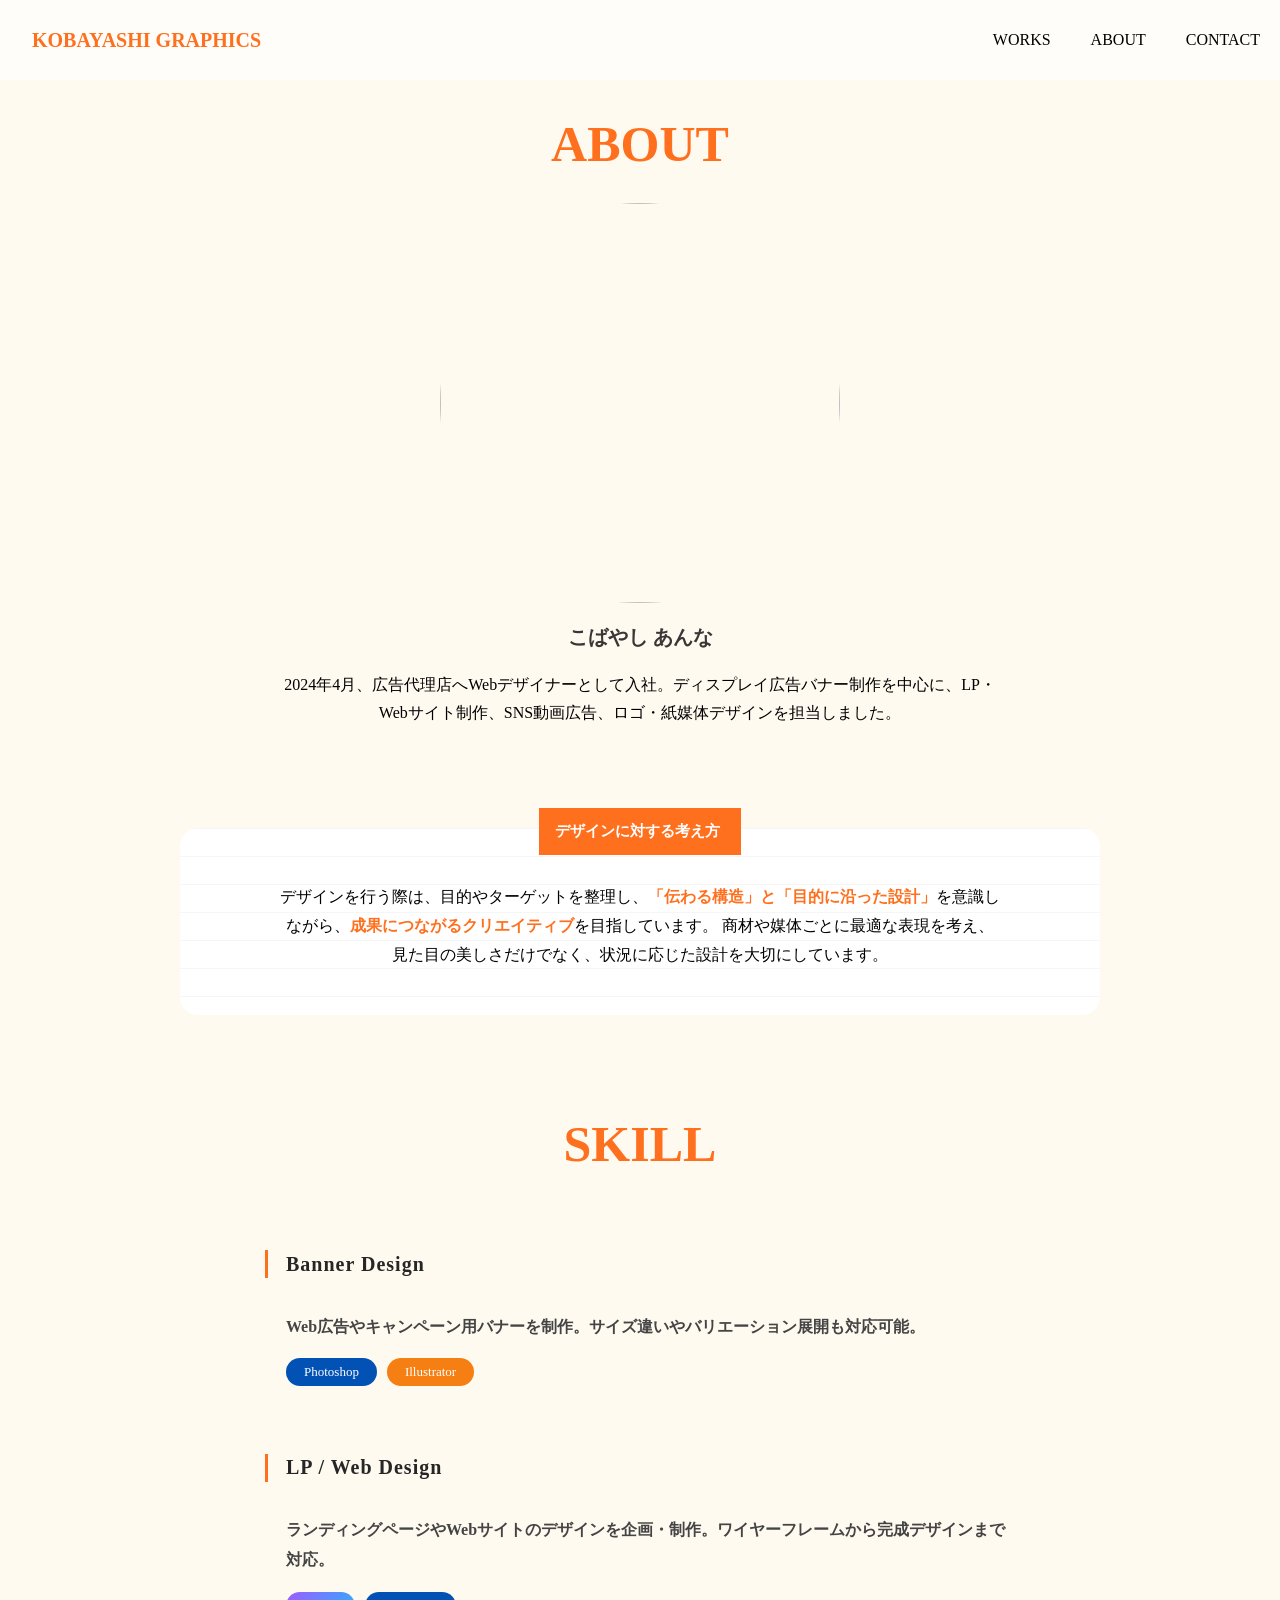
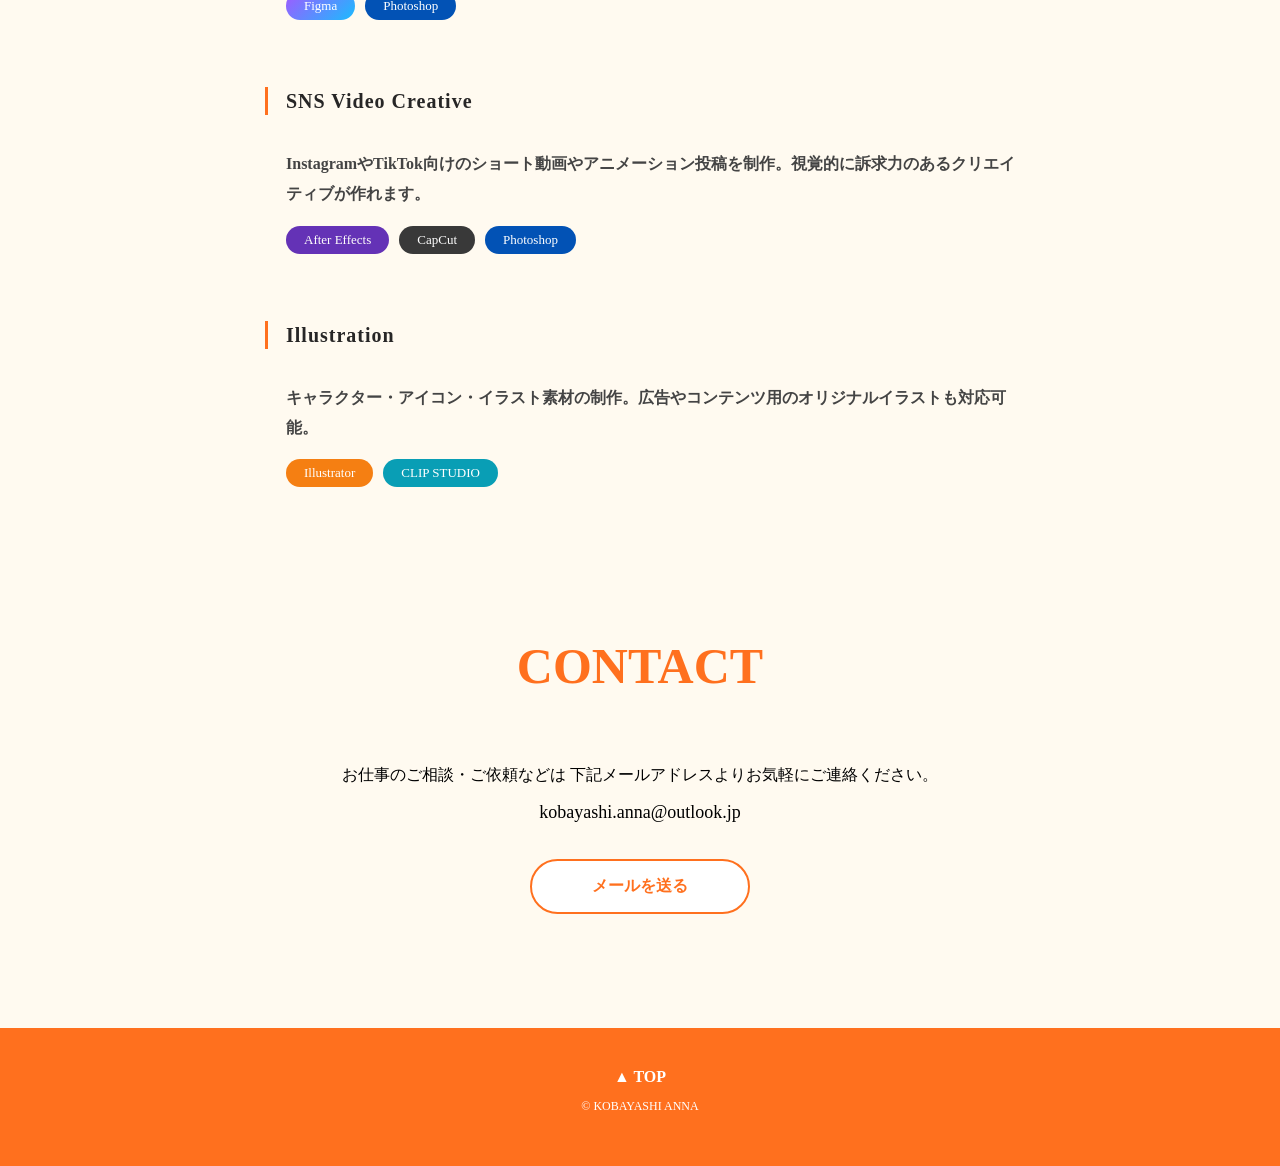
==== about.html @ 086308cb "Add files via upload" ====
<!DOCTYPE html>
<html lang="ja">
<head>
    <meta charset="UTF-8">
    <link rel="stylesheet" href="style.css">
    <meta name="viewport" content="width=device-width, initial-scale=1.0">
    <title>Anna Kobayashi | Web Designer</title>
    <link rel="icon" href="images/favicon.png">
</head>
<body>
    <!-- ヘッダー -->
    <header>
        <div class="header-inner">
            <div class="logo">
                <a href="index.html">KOBAYASHI GRAPHICS</a>
            </div>
            <!-- <nav id="nav">
                <ul>
                    <li><a href="index.html">WORKS</a></li>
                    <li><a href="about.html">ABOUT</a></li>
                    <li><a href="#contact">CONTACT</a></li>
                    <li><a href="#">PORTFOLIO PDF</a></li>
                </ul>
            </nav> -->
            <div class="hamburger" id="hamburger">
                <span></span>
                <span></span>
            </div>
            
        </div>

        <nav id="nav">
            <ul>
                <li><a href="index.html">WORKS</a></li>
                <li><a href="about.html">ABOUT</a></li>
                <li><a href="#contact">CONTACT</a></li>
                <!-- <li><a href="#">PORTFOLIO PDF</a></li> -->
            </ul>
        </nav>

        <nav id="sp-nav">
            <ul>
                <li><a href="#works">WORKS</a></li>
                <li><a href="#about">ABOUT</a></li>
                <li><a href="#contact">CONTACT</a></li>
                </ul>
        </nav>
    </header>
    <div class="about">
        <div class="about-inner fade-up">
            <h1>ABOUT</h1>

            <div class="profile">
                <img src="images/profile_photo01.png" alt="">
            </div>
            <h2 class="about-name1">こばやし あんな</h2>

                <h4>
                    2024年4月、広告代理店へWebデザイナーとして入社。ディスプレイ広告バナー制作を中心に、LP・Webサイト制作、SNS動画広告、ロゴ・紙媒体デザインを担当しました。
                </h4>

            <div class="philosophy">
                <div class="fusen-1">
                    <h2 class="about-name">デザインに対する考え方</h2>
                </div>
                    <h4>
                        デザインを行う際は、目的やターゲットを整理し、<span>「伝わる構造」と「目的に沿った設計」</span>を意識しながら、<span>成果につながるクリエイティブ</span>を目指しています。
                        商材や媒体ごとに最適な表現を考え、見た目の美しさだけでなく、状況に応じた設計を大切にしています。
                    </h4>
            </div>
                <h1>SKILL</h1>
                <!-- スキルセット -->
                <div class="skill-wrapper">

                    <div class="skill-item">
                        <div class="skill-head">
                            <span class="skill-bar"></span>
                            <h3 class="skill-title">Banner Design</h3>
                        </div>
                        <p class="skill-text">
                            Web広告やキャンペーン用バナーを制作。サイズ違いやバリエーション展開も対応可能。
                        </p>
                        <div class="tool-list">
                            <span class="tool ps">Photoshop</span>
                            <span class="tool ai">Illustrator</span>
                        </div>
                    </div>
                
                    <div class="skill-item">
                        <div class="skill-head">
                            <span class="skill-bar"></span>
                            <h3 class="skill-title">LP / Web Design</h3>
                        </div>
                        <p class="skill-text">
                            ランディングページやWebサイトのデザインを企画・制作。ワイヤーフレームから完成デザインまで対応。
                        </p>
                        <div class="tool-list">
                            <span class="tool figma">Figma</span> 
                            <span class="tool ps">Photoshop</span>
                        </div>
                    </div>
                
                    <div class="skill-item">
                        <div class="skill-head">
                            <span class="skill-bar"></span>
                            <h3 class="skill-title">SNS Video Creative</h3>
                        </div>
                        <p class="skill-text">
                            InstagramやTikTok向けのショート動画やアニメーション投稿を制作。視覚的に訴求力のあるクリエイティブが作れます。
                        </p>
                        <div class="tool-list">
                            <span class="tool ae">After Effects</span>
                            <span class="tool capcut">CapCut</span>
                            <span class="tool ps">Photoshop</span>
                        </div>
                    </div>

                    <div class="skill-item">
                        <div class="skill-head">
                            <span class="skill-bar"></span>
                            <h3 class="skill-title">Illustration</h3>
                        </div>
                        <p class="skill-text">
                            キャラクター・アイコン・イラスト素材の制作。広告やコンテンツ用のオリジナルイラストも対応可能。
                        </p>
                        <div class="tool-list">
                            <span class="tool ai">Illustrator</span>
                            <span class="tool clip">CLIP STUDIO</span>
                        </div>
                    </div>
                
                </div>
        </div>
    </div>

    <section class="contact" id="contact">
        <div class="contact-inner">
            <h1>CONTACT</h1>
        
            <p class="contact-text">
            お仕事のご相談・ご依頼などは
            下記メールアドレスよりお気軽にご連絡ください。
            </p>
        
            <p class="contact-mail">
                <a href="mailto:kobayashi.anna@outlook.jp
                ?subject=Webデザインのご相談（ポートフォリオより）&body=【ご相談内容】%0D%0A・ご相談概要：%0D%0A・ご希望納期（あれば）：%0D%0A・ご予算（あれば）：">
                kobayashi.anna@outlook.jp</a>
            </p>
        
            <a href="mailto:kobayashi.anna@outlook.jp
            ?subject=Webデザインのご相談（ポートフォリオより）&body=【ご相談内容】%0D%0A・ご相談概要：%0D%0A・ご希望納期（あれば）：%0D%0A・ご予算（あれば）："
                class="button slide contact-btn" >
            </a>
        </div>
    </section>
    
    <footer class="footer">
        <a href="#top" class="footer__pagetop">▲ TOP</a>
    
        <p class="footer__copyright">
            © KOBAYASHI ANNA
        </p>
    </footer>
</body>

<script>
    document.addEventListener('DOMContentLoaded', () => {
    const target = document.querySelector('.fade-up');
    if (target) {
        setTimeout(() => {
        target.classList.add('is-show');
        }, 200);
    }
    });

    </script>
<!-- ヘッダースクロール -->
<script>
    window.addEventListener('scroll', () => {
        const header = document.querySelector('header');
        if (window.scrollY > 80) {
            header.classList.add('is-scrolled');
        } else {
            header.classList.remove('is-scrolled');
        }
    });
</script>

<!-- // index.html#contact のとき、ページ切り替え後 -->
<script>
document.addEventListener('DOMContentLoaded', () => {
if (location.hash) {
    const target = document.querySelector(location.hash);
    if (target) {
        setTimeout(() => {
            target.scrollIntoView({
                behavior: 'smooth',
                block: 'start'
            });
        }, 100);
    }
}
});
</script>

<!-- ハンバーガーメニュー -->

<script>
    window.addEventListener('scroll', () => {
    if (window.innerWidth <= 768) return;
    
    const header = document.querySelector('header');
    if (window.scrollY > 80) {
    header.classList.add('is-scrolled');
    } else {
    header.classList.remove('is-scrolled');
    }
    });
    </script>

<script>
    const hamburger = document.querySelector('.hamburger');
    const nav = document.querySelector('nav');
    const body = document.body;

    hamburger.addEventListener('click', () => {
    hamburger.classList.toggle('active');
    nav.classList.toggle('active');
    body.classList.toggle('is-fixed');
});
    </script>

<script>
    const navLinks = document.querySelectorAll('#nav a');
    
    navLinks.forEach(link => {
    link.addEventListener('click', () => {
    nav.classList.remove('active');
    body.classList.remove('nav-open');
    });
    });
    </script>

<script>
    const hamburger = document.getElementById('hamburger');
    const nav = document.getElementById('sp-nav');

    hamburger.addEventListener('click', () => {
    hamburger.classList.toggle('active');
    nav.classList.toggle('active');
    document.body.classList.toggle('nav-open');
});
</script>



</html>
---- style.css ----
@charset "UTF-8";
/* 全体 */ 
html { scroll-behavior: smooth; 
} 
/* TOP */ 
body{ margin: 0; background-color: #fffaf0; 
} 

/* ヘッダー */ 
header {
    position: fixed; 
    top: 0; 
    width: 100%; 
    z-index: 100; 
    background: rgba(255, 255, 255, 0.6);
    backdrop-filter: blur(6px);
    display: flex;
    justify-content: center;
}
    
header.is-scrolled nav ul li a::after {
bottom: 15px; 
} 

.header-inner{
    max-width: 1000px;
    width: 100%;
    display: flex;
    justify-content: space-between; /* ← 左右に振る */
    align-items: center;
    padding: 20px 32px;
    transition: padding 0.4s ease;
} 

header.is-scrolled .header-inner {
    padding: 20px 32px;
}

header { 
    transition: height 0.4s ease,
    background-color 0.4s ease,
    backdrop-filter 0.4s ease; 
} 

.logo{ 
    font-size: 20px;
    font-weight: bold;
} 

.logo a{
    color: #ff701e; 
} 

.logo a, nav a {
    transition: font-size 0.4s ease, opacity 0.4s ease;
} 

nav ul{
    display: flex;
    list-style: none;
    padding: 0;
    margin: 0;
} 

/* #nav {
    display: none !important;
} */

a{ 
    color: black;
    text-decoration: none;
    display: block;
    /* padding: 0 20px; */
} 

nav ul li a {
    position: relative;
    display: inline-block;
    padding: 0 20px;
    line-height: 80px;
}

nav ul li a::after {
    content: '';
    position: absolute;
    left: 50%;
    bottom: 15px;
    width: 80%;
    height: 1px;
    background: #ff701e;
    transform: translateX(-50%) scaleX(0);
    transform-origin: center;
    transition: transform .3s ease;
}

nav ul li a:hover {
    color: #ff701e;
}

nav ul li a:hover::after {
    transform: translateX(-50%) scaleX(1);
}

.hamburger {
    display: none;
}

#sp-nav {
    display: none;
  }

/* WORKS */

.lead {
    text-align: center;
    font-size: 16px;
    line-height: 2;
    color: #333;
    margin: 40px 0px 5px 0px;
    font-weight: bold;
}

.top-tittle{
    padding-top: 120px;
}

.works{ max-width: 1500px;
    margin: 0 auto;
    padding-top: 30px;
    padding-bottom: 80px
}

.warning_note{
    font-size: 11px;
    text-align: center;
    margin-bottom: 40px;
}

.container{
    display: flex;
    justify-content: center;
    align-items: center;
    flex-wrap: wrap;
    gap: 25px 50px;
    list-style: none;
    padding: 0;
    margin: 0 auto;
    padding-bottom: 24px
}

.default-view, .hidden-view{
    width: 400px;
}

.default-view a, .hidden-view a{
    position: relative;
    display: block;
    width: 100%;
    /* height: 100%; */
    overflow: hidden;
    border-radius: 10px; 
    aspect-ratio: 1 / 1;
    /* background-color: #fff; */
}

.default-view img, .hidden-view img, .default-view video, .hidden-view img{
    /* position: absolute; */
    /* top: 50%;
    left: 50%; */
    /* max-width: 100%;
    max-height: 100%; */
    display: block;
    width: 100%;
    height: 100%;
    object-position: center center;
    object-fit: cover;

    transform: scale(1);
    transition: transform .4s ease;
    object-position: 45% center;
}

.default-view a:hover img, .hidden-view a:hover img, .default-view a:hover video, .hidden-view a:hover video{
    transform: scale(1.1);
}

.default-view,
.hidden-view {
    flex-shrink: 0;   /* ← hoverで縮まない */
    overflow: hidden; 
}

.default-view video,
.hidden-view video {
  width: 100%;
  height: 100%;
  object-fit: cover;   /* ← 正方形にぴったり */
}

.hidden-view {
    width: 400px;
    display: none;
}

.hidden-inner {
    opacity: 0;
    transform: translateY(20px);
    transition: opacity .4s ease, transform .4s ease;
}

input[type="checkbox"]#trigger:checked ~ .hidden-view .hidden-inner {
    opacity: 1;
    transform: translateY(0);
}

input[type="checkbox"]#trigger:checked ~ .hidden-view {
    display: block;
}

.work-title {
    margin-top: 25px;
    line-height: 1.4;
}

.title-main {
    font-size: 18px;
    font-weight: bold;
    color: #3b3535;
    margin-bottom: 7px; 
}

.work-title span {
    display: block;
}

.title-sub{
    font-size: 13px;
    color: #666;
    margin-bottom: 30px; 

} 

/* ボタン */
.button {
    border: 2px solid #ff701e;
    border-radius: 60px;
    color: #ff701e;
    font-weight: bold;
    max-width: 500px;
    padding: 15px 60px;
    text-align: center;
    display: inline-block;
    cursor: pointer;
    position: relative;
    line-height: normal;
}

.button.slide {
    background: #fff;
    color: #ff701e;
    overflow: hidden;
    z-index: 1;
}

.button.slide::after {
    content: '';
    position: absolute;
    inset: 0;
    background: #ff701e;
    transform: scaleX(0);
    transform-origin: left center;
    transition: transform .3s ease;
    z-index: -1; 
}

.button.slide:hover {
    color: #fff;
}

.button.slide:hover::after {
    transform: scaleX(1);
} 

/* .button::before{ content: "View All"; } */
.button--viewall::before{
    content: "すべての制作実績を見る";
}

.about-contact {
    margin: 120px auto 0;
    padding: 60px 20px;
    text-align: center;
    border-top: 1px solid #eee;
}

.button--contact::after {
    content: none;
}

.contact-mail a {
    font-size: 18px;
    text-decoration: none;
}

input[type="checkbox"]#trigger{
    display: none;
} 

input[type="checkbox"]#trigger:checked ~ .btn{
    display: none;
    opacity: 0;
    height: 0;
    margin: 0;
    overflow: hidden;
    transition: 0.3s;
}

.btn{
    text-align: center;
    margin: 0;
    margin-top: 60px;
}

.button--viewall {
    padding-top: 18px;
    padding-bottom: 18px;
}

.about-contact-btn::after {
    content: none;
}

/* モーダル */
.modal {
    position: fixed;
    inset: 0;
    display: none;
    z-index: 100;

}

.modal.active {
    display: block;
}

.modal-bg {
    position: absolute;
    inset: 0;
    background: rgba(0,0,0,.6);
}

.modal-content {
    position: relative;
    background: #fff;
    max-width: 900px;
    max-height: 80vh;
    margin: 80px auto;
    padding: 40px;
    border-radius: 10px;
    overflow-y: auto;
}

.modal-images img {
    width: 100%;
    margin-bottom: 20px;
}

.modal-close {
    position: absolute;
    top: 10px;
    right: 10px;
    font-size: 40px;
    background: none;
    border: none;
    cursor: pointer;
    color: #ff701e;
  
}

.modal-main-image img {
    width: 100%;
    margin-bottom: 30px;
    border-radius: 6px;
}

.modal-text {
    margin-bottom: 30px;
    margin-top: -30px;
    padding: 0 40px;
}

.modal-sub-images {
    /* display: grid;
    grid-template-columns: repeat(2, 1fr);
    gap: 20px; */
    display: flex;
    flex-direction: column;  /* ← 縦並び */
    gap: 30px;    
}

.modal-sub-images img {
    width: 100%;
    border-radius: 6px;
}

body.modal-open {
    overflow: hidden;
}


/* 共通：モーダル上部の幅制御（画像と動画で共通） */
.modal-main-image,
.video-frame {
  max-width: 830px;
  margin-left: auto;
  margin-right: auto;
}

/* 動画用の「画像と同じ立ち位置の箱」 */
.video-frame {
    width: 100%;
    aspect-ratio: 3 / 2;   /* ← これが無かった */
    background: #e9e9e9;
    border-radius: 6px;
    margin-bottom: 30px;
    overflow: hidden;
  
    display: flex;         /* ← 中央寄せ用 */
    align-items: center;   /* 縦中央 */
    justify-content: center; /* 横中央 */
  }

/* 中の動画（画像と同じ挙動） */
.video-frame video {
  width: 100%;
  height: auto;
  display: block;       /* ← 地味だけど超重要 */
}

#modal-title {
    color: #272626;
    font-size: 24px;    
    font-weight: 600;
    line-height: 1.4;
    margin-top: 20px;
    margin-bottom: 10px;
  }


#modal-desc {
    margin-top: -10px;
    /* padding: 24px 28px; */
    /* background: #fff; */
    border-radius: 14px;
    font-size: 16px;
    line-height: 3;
    color: #444;
    padding-top: 8px;
  }

  #modal-desc span {
    display: block;
    padding-bottom: 12px;
    margin-bottom: 12px;
    border-bottom: 1px solid rgba(0,0,0,0.08);
  }

.modal-main-image,
.modal-sub-images,
.modal-text {
    max-width: 830px;      /* ← 今の文字の見やすい幅に合わせる */
    margin-left: auto;
    margin-right: auto;
  }
  

  .modal-sub-images {
    margin-top: 63px;  
  }

  .modal-main-image {
    width: 100%;
    aspect-ratio: 3 / 2; /* ← 一覧と揃える */
    overflow: hidden;
    background: #f5f5f5; /* 読み込み時のチラつき防止 */
    margin-bottom: 50px;
  }
  
  .modal-main-image img,
  .modal-main-image video {
    width: 100%;
    height: 100%;
    object-fit: contain; /* or cover（好み） */
  }

  
  /* 区切り線（| → <br> の後） */
  #modal-desc br {
    display: block;
    margin: 14px 0;
    border-bottom: 1px solid #eee;
  }
  
  /* ラベル（制作物・目的・担当・工夫） */
  .desc-label {
    font-weight: 600;
    color: #ff701e;
    margin-right: 6px;
    white-space: nowrap;
  }

#modal-category {
    margin-top: -5px;   
    font-size: 13px;
    color: #666;
}

.desc-block {
    margin-bottom: 28px;
  }

  .desc-title {
    font-size: 20px;
    font-weight: 600;
    color: #ff701e;
    margin-bottom: -8px;
  }

  .desc-line {
    width: 100%;
    height: 1px;
    background: rgba(0,0,0,0.15);
    margin-bottom: 10px;
  }

  .desc-text {
    font-size: 16px;
    line-height: 1.8;
    color: #272626;
    font-weight: bold;
  }

/* 自己紹介 */
.intro {
    max-width: 800px;
    margin: 40px auto 120px;
    padding: 0 20px;
    text-align: center;
}

.intro-text {
    font-size: 16px;
    line-height: 2;
    color: #333;
}

.intro-btn {
    margin-top: 30px;
    font-size: 14px;
    padding: 10px 40px;
}

/* ABOUT */
h1{ text-align: center;
    margin-bottom: 30px;
    font-size: 50px;
    color: #ff701e;
}

.about-name{
    text-align: center;
    font-size: 15px;
    color: #fff;
}

.about-name1{
    text-align: center;
    font-size: 20px;
    color: #3b3535;
}

h4{
    margin-top: 30px;
    margin-bottom: 200px;
    font-weight: lighter;
    text-align: center;
}

.about{
    margin-top: 115px;
}

.profile{
    text-align: center;
}

.fade-up {
    opacity: 0;
    transform: translateY(30px);
    transition: opacity 1s ease, transform 1s ease;
}

.fade-up.is-show {
    opacity: 1;
    transform: translateY(0);
}

.profile {
    transition-delay: 0.2s;
}

h4 { transition-delay: 0.35s;
}

.profile img {
    width: 400px;
    height: 400px;
    border-radius: 50%;
    object-fit: cover;
}

.about-inner h4{
    max-width: 720px;
    margin: 0 auto;
    margin-top: 20px;
    line-height: 1.8;
    margin-bottom: 30px;
}

.about-inner h4 span{
    font-weight: bold;
    color: #ff701e;
}

.fusen-1 {
    position: absolute;
    top: -20px;
    display: inline-block;
    position: relative;
    padding: .1em 1.3em .1em 1em;
    background-color: #ff701e;
    display: block;
    width: fit-content;
    margin: 0 auto;
    margin-bottom: -12px;
}

.fusen-2 {
    display: inline-block;
    position: relative;
    padding: .1em 4.6em .1em 4.6em;
    background-color: #ff701e;
    display: block;
    width: fit-content;
    margin: 0 auto;
}

/* .fusen-1 ::before{
    position: absolute;
    bottom: -1px;
    right: 9px;
    z-index: -1;
    transform: rotate(5deg);
    width: 70%;
    height: 50%;
    background-color: #efe9c6;
    content: "";
    filter: blur(4px);
}

.fusen-2 ::before{
    position: absolute;
    bottom: -1px;
    right: 9px;
    z-index: -1;
    transform: rotate(5deg);
    width: 70%;
    height: 50%;
    background-color: #efe9c6;
    content: "";
    filter: blur(4px);
} */

.philosophy{
    margin-top: 100px;
    margin-bottom: 100px;
    max-width: 820px;
    margin: 100px auto;
    padding: 0px 50px 15px;
    background: #ffffff;
    border-radius: 18px;
    position: relative;

    background: #ffffff;
    background-image: 
    linear-gradient(#f6f6f6 1px, transparent 1px);
    background-size: 100% 28px;
    display: flex;                /* ← 追加 */
    flex-direction: column;       /* ← 縦並び */
    justify-content: center;      /* ← 上下中央 */
}

.philosophy h4{
    line-height: 1.8;
}




/* ===== Skill Section ===== */

.skill-wrapper {
    max-width: 750px;
    margin: 60px auto 120px;
    padding: 0 20px;
}

.skill-item {
    margin-bottom: 50px;
}

.skill-head {
    display: flex;
    align-items: center;
    gap: 18px;
    margin-bottom: 10px;
}

.skill-bar {
    width: 3px;
    height: 28px;
    background-color: #ff701e;
}

.skill-title {
    font-size: 20px;
    font-weight: 600;
    color: #272626;
    letter-spacing: 0.05em;
}

.skill-text {
    margin-left: 21px; /* バー位置に合わせる */
    font-size: 16px;
    line-height: 1.9;
    color: #444;
    font-weight: bold;
}

.tool-list {
    margin-left: 21px;  /* skill-textと揃える */
    margin-top: 12px;
    display: flex;
    flex-wrap: wrap;
    gap: 10px;
}

.tool {
    display: inline-block;
    padding: 6px 18px;
    font-size: 13px;
    border-radius: 999px;   /* ← 最大角丸（ピル型） */
    background: #eee;
    color: #333;
    font-weight: 500;
}

.ps {
    background: #0252b5;
    color: #fff;
    /* opacity: 0.9; */
}

.ai {
    background: #f57f12;
    color: #fff;
    /* opacity: 0.8; */
}

.figma {
    background: linear-gradient(135deg, #A259FF, #1ABCFE);
    color: #ffffff;
}

.ae {
    background: #3e01a8;
    color: #ffffff;
    opacity: 0.8;
}

.capcut {
    background: #393939;
    color: #ffffff;
}

.clip {
    background: #099eb5;
    color: #fff;
}


/* ABOUT下 簡易CONTACT */
.about-contact {
    margin: 120px auto 0;
    padding: 60px 20px;
    text-align: center;
    border-top: 1px solid #eee;
}

.about-contact-text {
    font-size: 15px;
    line-height: 2;
    margin-bottom: 30px;
    color: #333;
}

.about-contact-btn {
    margin: 0 auto;
    padding: 100px;
}



/* WORKS下 紹介 */
.intro {
    max-width: 900px; /* カードの最大幅 */
    margin: 80px auto 120px;
    padding: 0 20px;
    margin-top: -10px;
}

/* カード本体（白い背景の部分） */
.intro-inner.intro-bg {
    background: #fff;
    display: flex;
    align-items: center; /* 上下中央揃え */
    gap: 40px;           /* 写真とテキストの間隔 */
    padding: 40px;       /* カード内の余白 */
    border-radius: 10px; /* 角を丸くしてカードらしく */
    box-shadow: 0 10px 30px rgba(0,0,0,0.05); /* 軽い影をつけて浮き上がらせる */
    text-align: left;    /* テキストは左寄せに */
}

.intro-inner{
    margin-top: 50px;
}

/* 写真部分 */
.intro-image {
    flex-shrink: 0;      /* 写真が潰れないように固定 */
    width: 350px;        /* 写真の横幅 */
    height: 350px;       /* 写真の縦幅 */
}

.intro-image img {
    width: 100%;
    height: 100%;
    object-fit: cover;   /* 枠に合わせて綺麗に切り抜き */
    border-radius: 10px; /* 写真の角も少し丸める */
}

/* テキストコンテンツ部分 */
.intro-content {
    flex: 1;             /* 残りの幅をすべて使う */
}

.intro-role {
    font-size: 16px;
    color: #ff701e;
    font-weight: bold;
    margin-bottom: -15px;
}

.intro-name {
    font-size: 28px;
    margin-bottom: 35px;
    color: #333;
}

.intro-text {
    font-size: 15px;
    line-height: 1.8;
    color: #454343;
    margin-bottom: 24px;
}

/* ボタン（既存の .button クラスのスタイルを活かす場合） */
.intro-btn {
    display: inline-block;
    background: #ff701e;
    color: #fff;
    padding: 12px 32px;
    border-radius: 5px;
    font-size: 14px;
    font-weight: bold;
    transition: opacity 0.3s;
}

.intro-btn:hover {
    opacity: 0.8;
}
.intro-btn::after {
    content: "→"; display:
    inline-block; margin-left: 7px;
    transition: transform .25s ease;
}

.intro-btn:hover::after {
    transform: translateX(4px);
}



/* コンタクト */
.contact-inner h2{
    color: #ff701e;
}

.contact-text{
    text-align: center;
    margin-top: 70px;
}

.contact-mail{
    text-align: center;
}

.contact-inner{
    text-align: center;
    margin-bottom: 110px;
}

.contact-btn{
    margin: 0 auto;
    margin-top: 20px;
}

.contact-btn::before{
    content: "メールを送る";
}

.contact-mail a{
    color: #000;
    transition: color .2s ease;
}

.contact-mail a:hover{
    color: #ff701e;
}

.contact-mail a{
    position: relative;
}

.contact-mail a::after{
    content: '';
    position: absolute;
    left: 50%;
    bottom: -2px;
    width: 15%;
    height: 1px;
    background: #ff701e;
    transform: translateX(-50%) scaleX(0);
    transition: transform .2s ease;
}

.contact-mail a:hover::after{
    transform: translateX(-50%) scaleX(1);
}

#contact {
    scroll-margin-top: 120px;
}

.contact{
    margin-top: 150px;
}


/* フッター */
.footer {
    margin-top: 10px;
    padding: 40px 20px;
    text-align: center;
    background-color: #ff701e;
    color: #fff;
}

.footer__pagetop {
    display: inline-block;
    margin-bottom: 1px;
    text-decoration: none;
    font-weight: bold;
    color: #fff;
}

.footer__copyright {
    font-size: 12px;
    color: #fff;
}

.warning_footer{
    font-size: 12px;
    margin-top: 30px;
}

/* スマホ　レスポンシブ */
@media (max-width: 768px) {
/* ===== header 本体 ===== */
body.is-fixed {
    overflow: hidden;
  }

header {
    position: fixed;
    top: 0;
    width: 100%;
    height: 72px;
    background: rgba(255,255,255,0.9);
    backdrop-filter: blur(6px);
  }

  /* is-scrolled が付いても見た目は一切変えない */
  header.is-scrolled {
    height: 72px;
    background: rgba(255,255,255,0.9);
  }

  /* ===== header 中身 ===== */
  .header-inner {
    height: 100%;
    padding: 0 16px;
    display: flex;
    align-items: center;
    justify-content: space-between;

    position: relative;
    z-index: 100;
    background-color: #fff;
  }

  header.is-scrolled .header-inner {
    padding: 0 16px !important;
  }

  /* ===== 全アニメーション完全無効 ===== */
  header,
  .header-inner,
  .logo,
  nav,
  nav a {
    /* transition: none !important; */
  }

  /* ===== ロゴ ===== */
  .logo {
    font-size: 16px;
  }

  .logo a {
    display: flex;
    align-items: center;
    line-height: 1;
  }

  /* ===== ナビ（ハンバーガー内） ===== */
  nav {
    position: absolute;
    /* position: fixed; */
    top: -100vh;
    right: 0;
    width: 100%;
    height: 100vh;
    /* background: #ff701e; */
    background: rgba(251, 99, 6, 0.9);
    backdrop-filter: blur(6px);
    transition: top .4s ease; /* ← メニュー開閉だけは残す */

    z-index: 10;
  }

  nav.active {
    top: 0;
  }

  nav ul {
    flex-direction: column;
    align-items: center;
    margin-top: 120px;
  }

  nav ul li a {
    line-height: 1;
    font-size: 28px;   
    font-weight: bold;
    padding: 26px 0;  
    color: #fff;
    text-align: left;
  }

  nav ul li a::after {
    display: none;
  }

  nav ul li a::before {
    content: '';
    position: absolute;
    left: 50%;
    bottom: 12px;
    width: 340px;   /* ← ここが線の長さ */
    height: 1.5px;
    background: rgba(255,255,255,0.5);
    transform: translateX(-50%);
  }



header {
    position: fixed;
    top: 0;
    width: 100%;
    background: #fff;
    z-index: 100;
  }

  /* navをヘッダー下から出す */
  /* nav {
    position: absolute;
    top: 100%;
    left: 0;
    width: 100%;
    background: rgba(0,0,0,0.6);
    backdrop-filter: blur(6px);
    max-height: 0;
    overflow: hidden;
    transition: max-height 0.4s ease;
    z-index: 99;
    opacity: 0;
    filter: blur(8px);
    pointer-events: none;
    transition:
      opacity 0.35s ease,
      filter 0.35s ease;
  }

  nav.active {
    max-height: 100vh;
    transform: translateY(0);
    opacity: 1;
    filter: blur(0);
    pointer-events: auto;
} */

  /* ハンバーガー */
.hamburger {
    width: 28px;
    height: 30px;          /* ← テキスト分ちょっと高く */
    position: relative;
    cursor: pointer;
    display: block;
    margin-right: 13px; 
}

.hamburger span {
    position: absolute;
    left: 0;
    width: 100%;
    height: 2px;
    background: #ff701e;
    border-radius: 2px;
    transform: rotate(0);
    transition: transform 0.35s ease ;
}

/* 通常時（メニュー） */
.hamburger span:nth-child(1) {
    top: 4px;
  }
  
  .hamburger span:nth-child(2) {
    top: 12px;
  }

/* .hamburger.active span:nth-child(3) {
    bottom: 0;
} */

.hamburger::after {
    content: "MENU";
    position: absolute;
    left: 50%;
    transform: translateX(-50%);
    font-size: 10px;
    letter-spacing: 0.2em;
    color: #ff701e;
    font-weight: 600;
    transition: color 0.25s ease;
    bottom: -6px;
}

/* × に変形 */
.hamburger.active span:nth-child(1) {
    top: 8px;
    transform: rotate(45deg);
}

.hamburger.active span:nth-child(2) {
    top: 8px;
    transform: rotate(-45deg);
}

.hamburger.active::after {
    content: "CLOSE";
}

/* WORKS */

.default-view,
.hidden-view {
    width: 100%;
    max-width: 360px;   /* ← PC時のサイズを活かす */
    margin: 0 auto;   
}

.default-view a,
.hidden-view a {
display: block; 
width: 100%;
padding: 0;
/* aspect-ratio: 3 / 2;;
height: auto; */
}

.top-tittle{
    padding-top: 80px;
}

.works{
    padding-top: 5fpx;
    margin-top: -35px;
    max-width: 90%;

}

.works .container {
    padding: 0 30px;
    justify-content: center;
}

.lead,
  .warning_note {
    max-width: 78%;
    margin-left: auto;
    margin-right: auto;
  }

  .warning_note{
    max-width: 74%;
  }

.lead{
    line-height: 1.5;
    font-weight: bold;
}


  /* ボタンの共通設定 */
  .intro-btn, 
  .about-contact .button,
  .works-more .button { /* 他にボタンがあればクラス名を追加 */
      display: flex;          /* 文字を上下左右中央にするため */
      align-items: center;
      justify-content: center;
      
      width: 100%;            /* 横幅をいっぱい（横長）にする */
      max-width: 300px;       /* ただし、広がりすぎないよう上限を決める */
      height: 50px;           /* 理想の高さ */
      
      margin: 0 auto;         /* 中央寄せ */
      padding: 0;             /* 高さを固定(50px)にするためpaddingはリセット */
      
      font-size: 16px;        /* 文字も少し大きくすると視認性が上がります */
      border-radius: 25px;    /* 高さが50pxなので、半分の25pxで綺麗な丸角に */
      box-sizing: border-box; /* 枠線を含めたサイズ計算 */
  }

  /* ボタン同士が上下に並ぶ場合の余白調整 */
  .about-contact {
      margin-top: 32px;
      display: flex;
      flex-direction: column;
      gap: 16px; /* ボタンが複数ある場合の隙間 */
  }

  .btn {
    margin-top: -1px !important; /* 60pxから30pxへ */
    margin-bottom: -40px !important;
}

/* モーダル調整 */
.modal-content {
    margin: 16px;
    padding: 24px;
  }

.modal-main-image {
    margin-top: 24px;
    margin-bottom: 50px;
  }

.modal-main-image img {
    margin-bottom: 0px; 
}

.modal-sub-images {
    margin-top: 40px; 
  }

.modal-text{
    max-width: none;
    padding-left: 18px;
    padding-right: 28px;
}

#modal-title {
    font-size: 20px;
    line-height: 1.5;
    margin-bottom: 4px;
  }

#modal-category {
    font-size: 14px;
    margin-top: 4px; 
} 

.modal-close {
    position: fixed;
    top: 15px;
    right: 15px;
    width: 40px;      /* 横幅 */
    height: 40px;     /* 高さを同じに */
    font-size: 24px;
    background: #fff;
    border-radius: 50%;  /* 完全な丸 */
    display: flex;
    align-items: center;  /* ×を縦中央 */
    justify-content: center; /* ×を横中央 */
    cursor: pointer;
    z-index: 101;
    box-shadow: 0 2px 6px rgba(0,0,0,0.3);
    padding: 0;  /* padding不要 */
}


  
  /* ラベル（制作物〜工夫） */
  .desc-label {
    font-weight: bold;
    color: #ff701e;
    margin-right: 4px;
  }

  .desc-block {
    margin-bottom: -5px;
  }

  .desc-title {
    font-size: 19px;
    margin-bottom: -6px;
  }

  .desc-text {
    font-size: 15px;
    line-height: 1.9;
  }

/* 自己紹介の部分 */

.intro-inner.intro-bg {
    flex-direction: column; /* 縦並びに変更 */
    text-align: center;     /* スマホでは中央寄せ */
    padding: 20px 20px;
}

.intro-image {
    width: 100%;
    height: 100%;
    margin-bottom: 20px;
    width: 80vw;
}

.intro-role{
    margin-top: -30px;
}

.intro-btn{
    margin-top: 15px;
}

.intro{
    margin-top: 30px;
}

.intro-text{
    width: 90%;
    margin: 0 auto;
    margin-bottom: 30px;
    margin-top: -10px;
}

/* コンタクト */
.contact-text{
    margin: 50px 55px 0;
}

/* ABOUT */
.profile img {
    width: 80vw;          /* 画面幅の70% */
    max-width: 310px;     /* これ以上大きくしない */
    height: auto;         /* 高さは自動 */
    aspect-ratio: 1 / 1;  /* 正円キープ */
    margin: 0 auto;
    display: block;
}
.about {
margin-top: 96px;   /* ヘッダー分＋少し余白 */
}

.about-inner {
padding: 0 16px;
}



.about-name {
font-size: 18px;
margin-top: 24px;
margin-bottom: 10px;
}

h4 {
font-size: 14px;
line-height: 1.8;
margin-bottom: 60px;
}

.about h4 {
    max-width: 320px;   /* ← ここが幅の正体 */
    margin: 24px auto 60px;
    padding: 0;
    text-align: center;
  }

.about-contact {
    margin-top: 48px;     /* ← ここが一番効く */
    padding-top: 32px;   /* ← ボーダーと中身の距離 */
    padding-bottom: 40px;
}

.about-contact .button {
    padding: 16px 44px;  /* ← 前より上下−2pxくらい */
  }

  .fusen-1 {
    position: absolute;
    top: -20px;
    display: inline-block;
    padding: 0.15em 1em;
    background-color: #ff701e;
    display: block;
    width: fit-content;
    margin-bottom: -12px;
    left: 50%;                 /* ← 追加 */
    transform: translateX(-50%); /* ← 追加 */
    white-space: nowrap;
    line-height: 3;
    display: flex;              /* ← 追加 */
    align-items: center;        /* ← 縦中央 */
    justify-content: center;    /* ← 横中央 */
}

.fusen-1 h2 {
    margin: 0;
}

.philosophy {
    position: relative;
    padding: 40px 15px  0px 15px;
    margin-bottom: 100px;
    margin-top: 50px;
}

.philosophy h4{
    margin-bottom: 40px;
    width: 85%;
}

h4{
    font-size: 15px;
}

.skill-wrapper{
    margin-top: 25px;
}

.contact{
    margin-top: 50px;
}

}
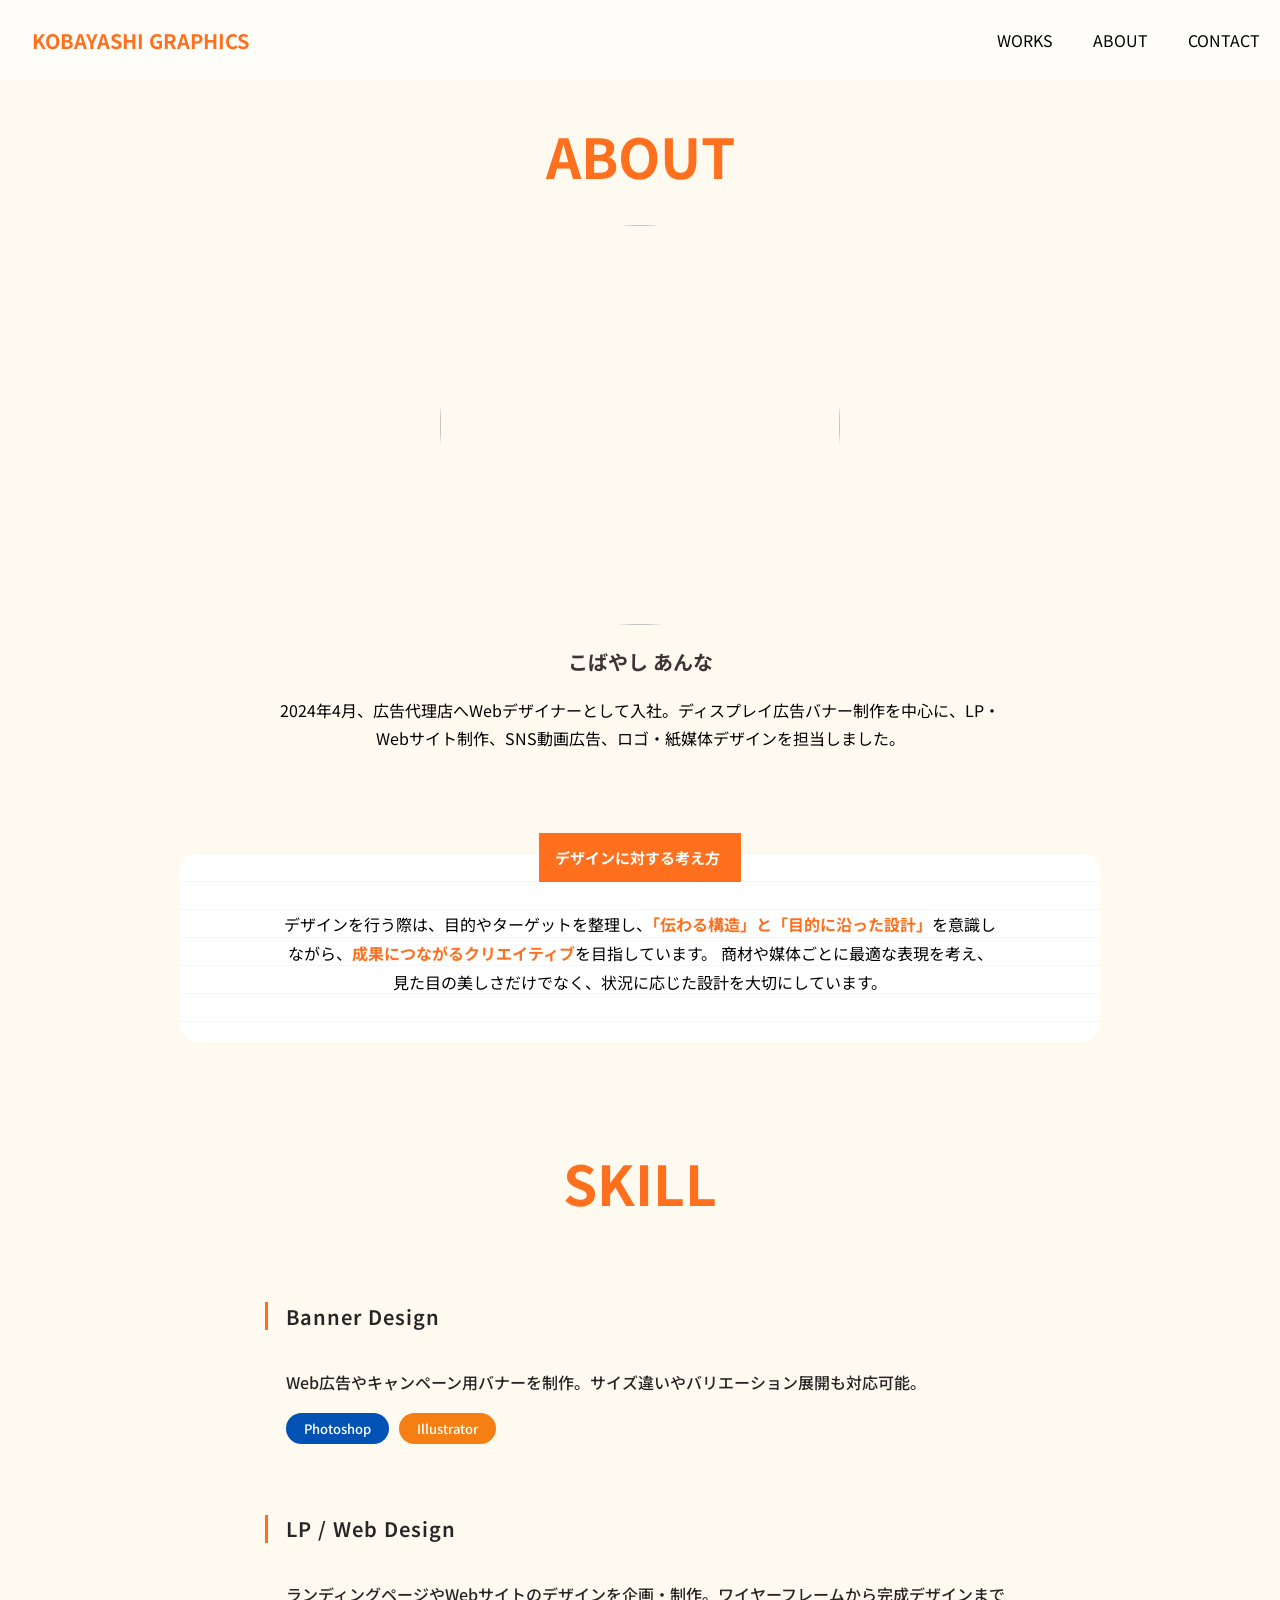
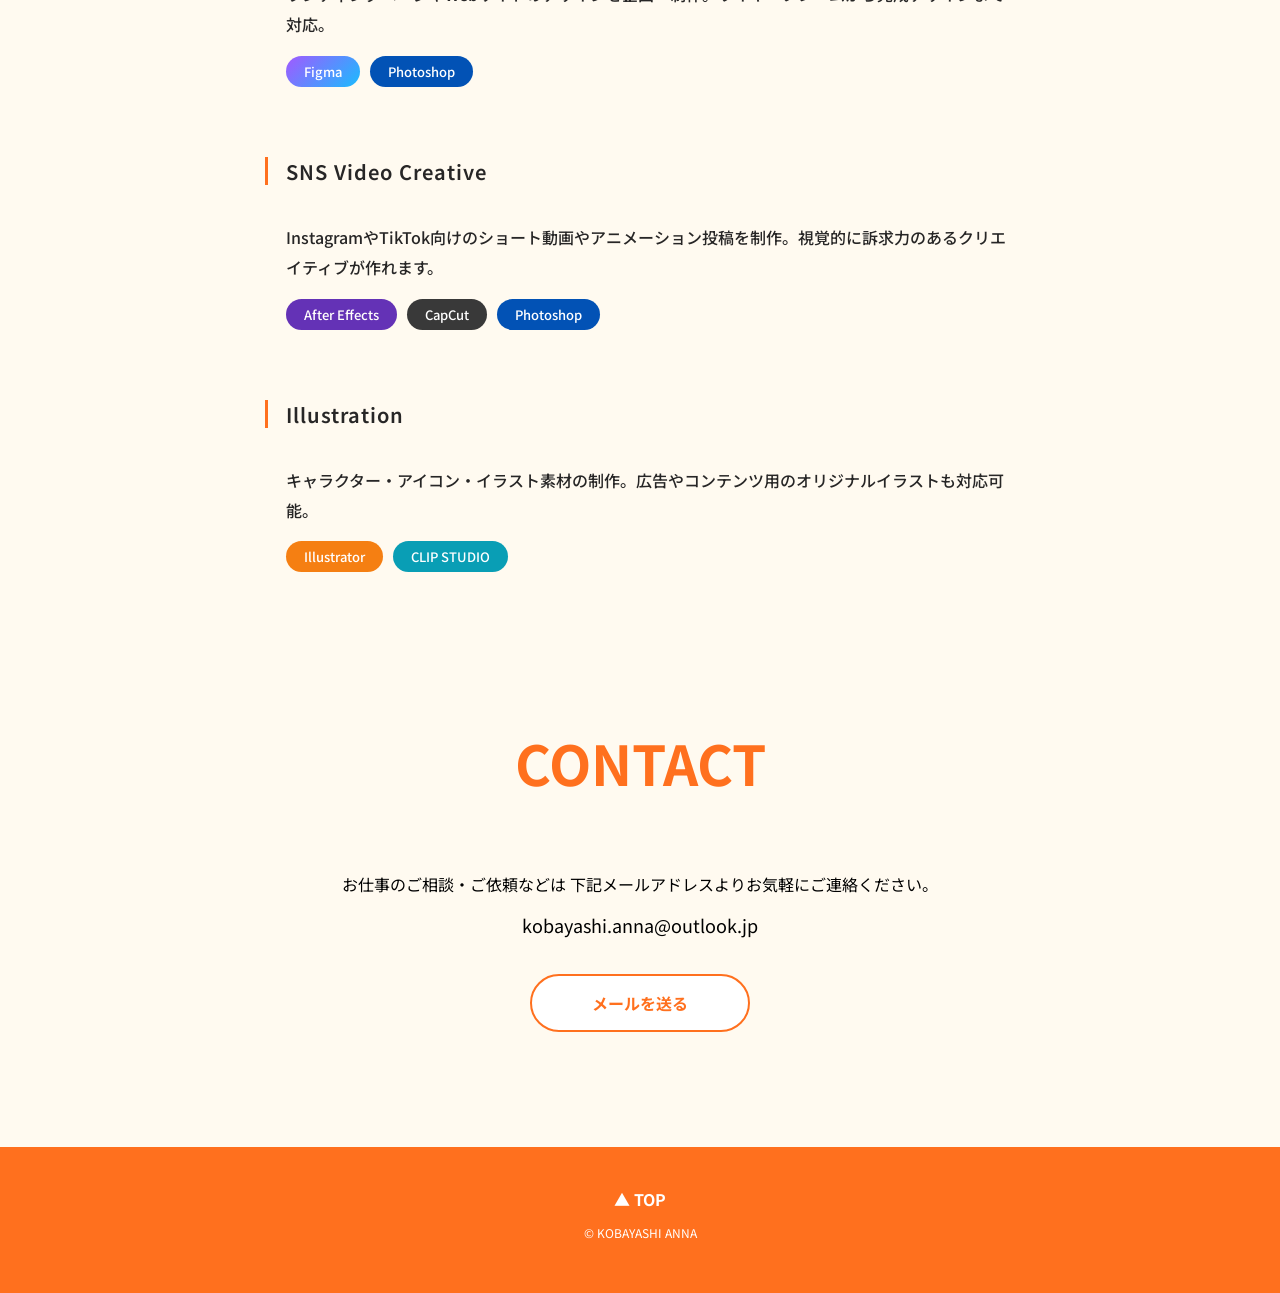
==== commit 131730cc: "Add files via upload" ====
--- a/about.html
+++ b/about.html
@@ -6,6 +6,9 @@
     <meta name="viewport" content="width=device-width, initial-scale=1.0">
     <title>Anna Kobayashi | Web Designer</title>
     <link rel="icon" href="images/favicon.png">
+    <link rel="preconnect" href="https://fonts.googleapis.com">
+    <link rel="preconnect" href="https://fonts.gstatic.com" crossorigin>
+    <link href="https://fonts.googleapis.com/css2?family=Noto+Sans+JP:wght@100..900&display=swap" rel="stylesheet">
 </head>
 <body>
     <!-- ヘッダー -->
--- a/style.css
+++ b/style.css
@@ -3,7 +3,10 @@
 html { scroll-behavior: smooth; 
 } 
 /* TOP */ 
-body{ margin: 0; background-color: #fffaf0; 
+body{ 
+    margin: 0; background-color: #fffaf0; 
+    font-family: "Noto Sans JP", sans-serif;
+    font-weight: 400;
 } 
 
 /* ヘッダー */ 
@@ -117,7 +120,7 @@
     line-height: 2;
     color: #333;
     margin: 40px 0px 5px 0px;
-    font-weight: bold;
+    font-weight: 600;
 }
 
 .top-tittle{
@@ -563,7 +566,7 @@
 /* ABOUT */
 h1{ text-align: center;
     margin-bottom: 30px;
-    font-size: 50px;
+    font-size: 55px;
     color: #ff701e;
 }
 
@@ -582,7 +585,7 @@
 h4{
     margin-top: 30px;
     margin-bottom: 200px;
-    font-weight: lighter;
+    font-weight: 400;
     text-align: center;
 }
 
@@ -743,8 +746,8 @@
     margin-left: 21px; /* バー位置に合わせる */
     font-size: 16px;
     line-height: 1.9;
-    color: #444;
-    font-weight: bold;
+    color: #272626;
+    font-weight: 500;
 }
 
 .tool-list {
@@ -1295,6 +1298,22 @@
   .btn {
     margin-top: -1px !important; /* 60pxから30pxへ */
     margin-bottom: -40px !important;
+
+        text-align: center !important;
+        width: 100%;
+        display: flex;
+        justify-content: center; /* 中の要素を中央に寄せる */
+}
+
+.button--viewall {
+    padding: 17px 23px !important; /* 左右の余白を60pxから20pxに減らす */
+    font-size: 16px;               /* 文字を少しだけ小さくする */
+    max-width: 100%;                /* ボタンが画面からはみ出さないようにする */
+    width: 100%;                   /* 幅を広げやすくする */
+    display: block;      /* margin: auto を効かせるために必要 */
+    margin-left: auto !important;
+    margin-right: auto !important;
+    text-align: center;
 }
 
 /* モーダル調整 */
@@ -1459,6 +1478,7 @@
 
 .about-contact .button {
     padding: 16px 44px;  /* ← 前より上下−2pxくらい */
+    font-size: 14px;
   }
 
   .fusen-1 {
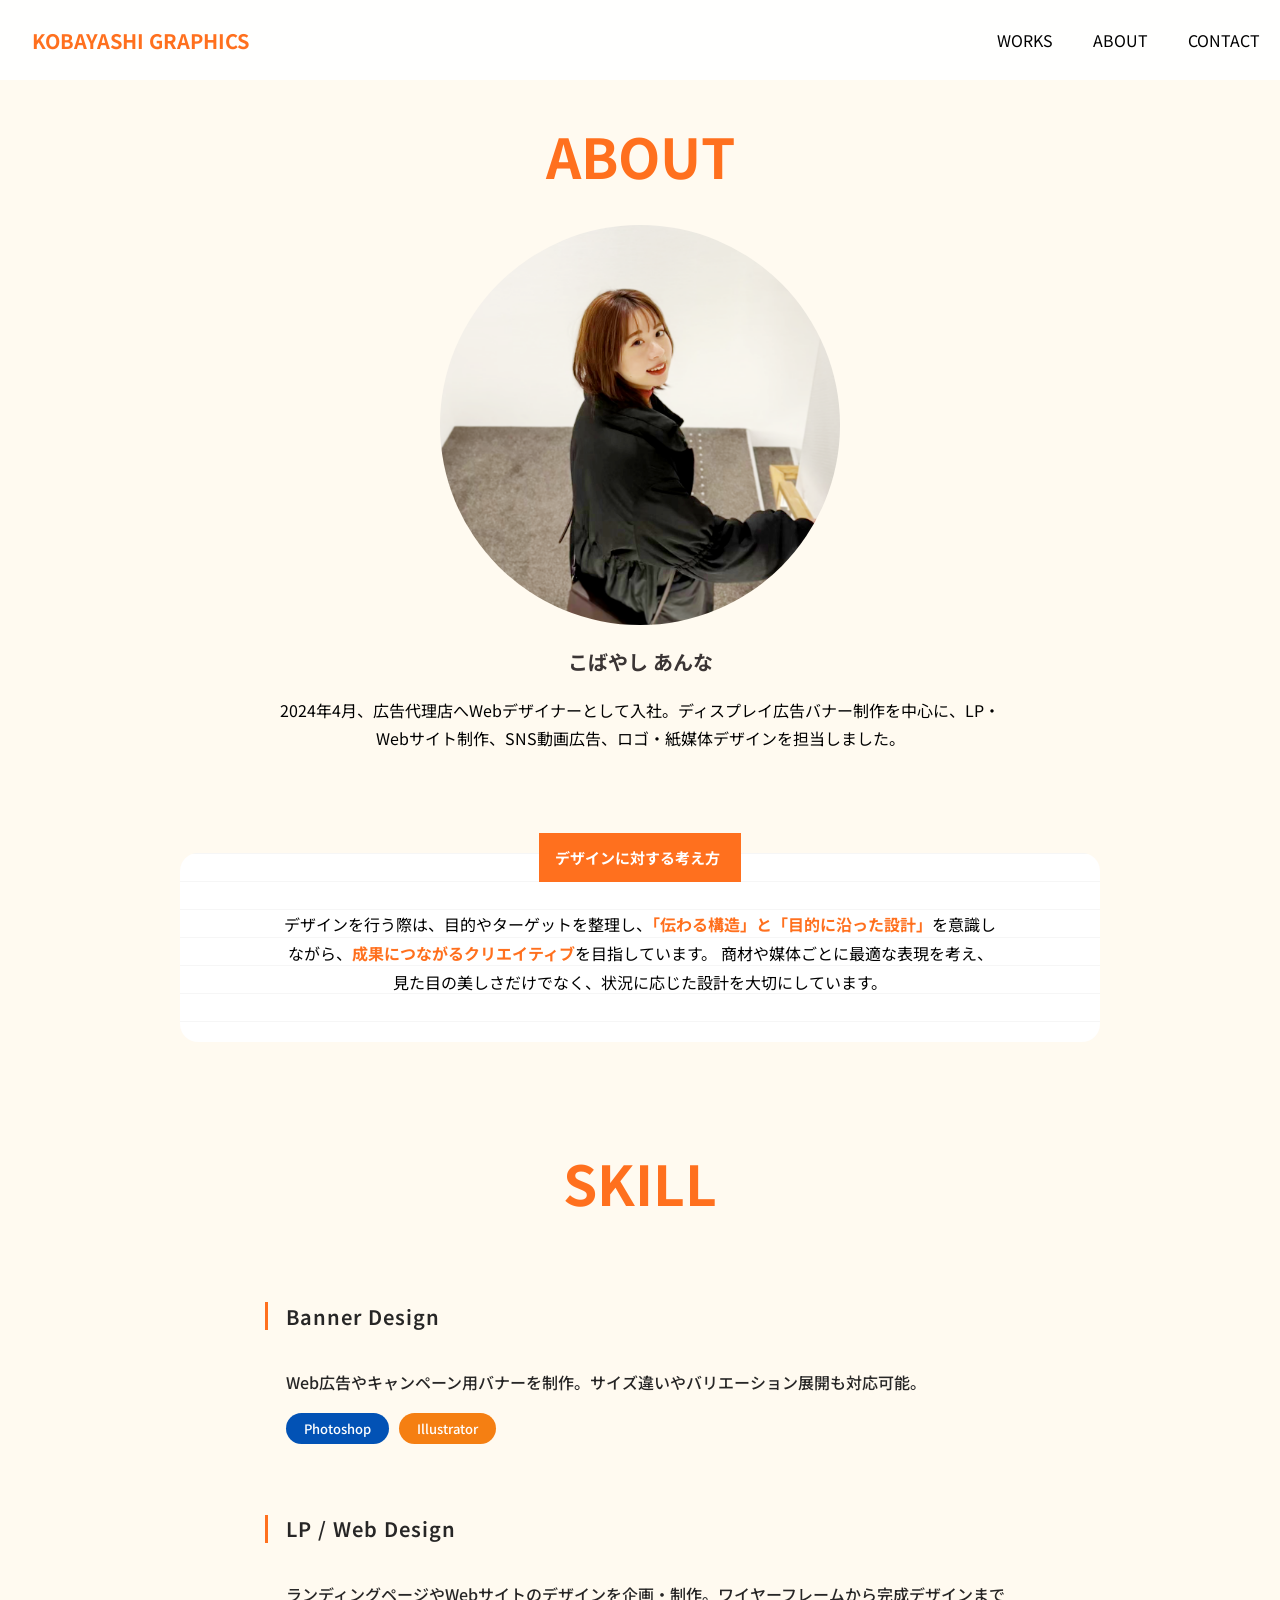
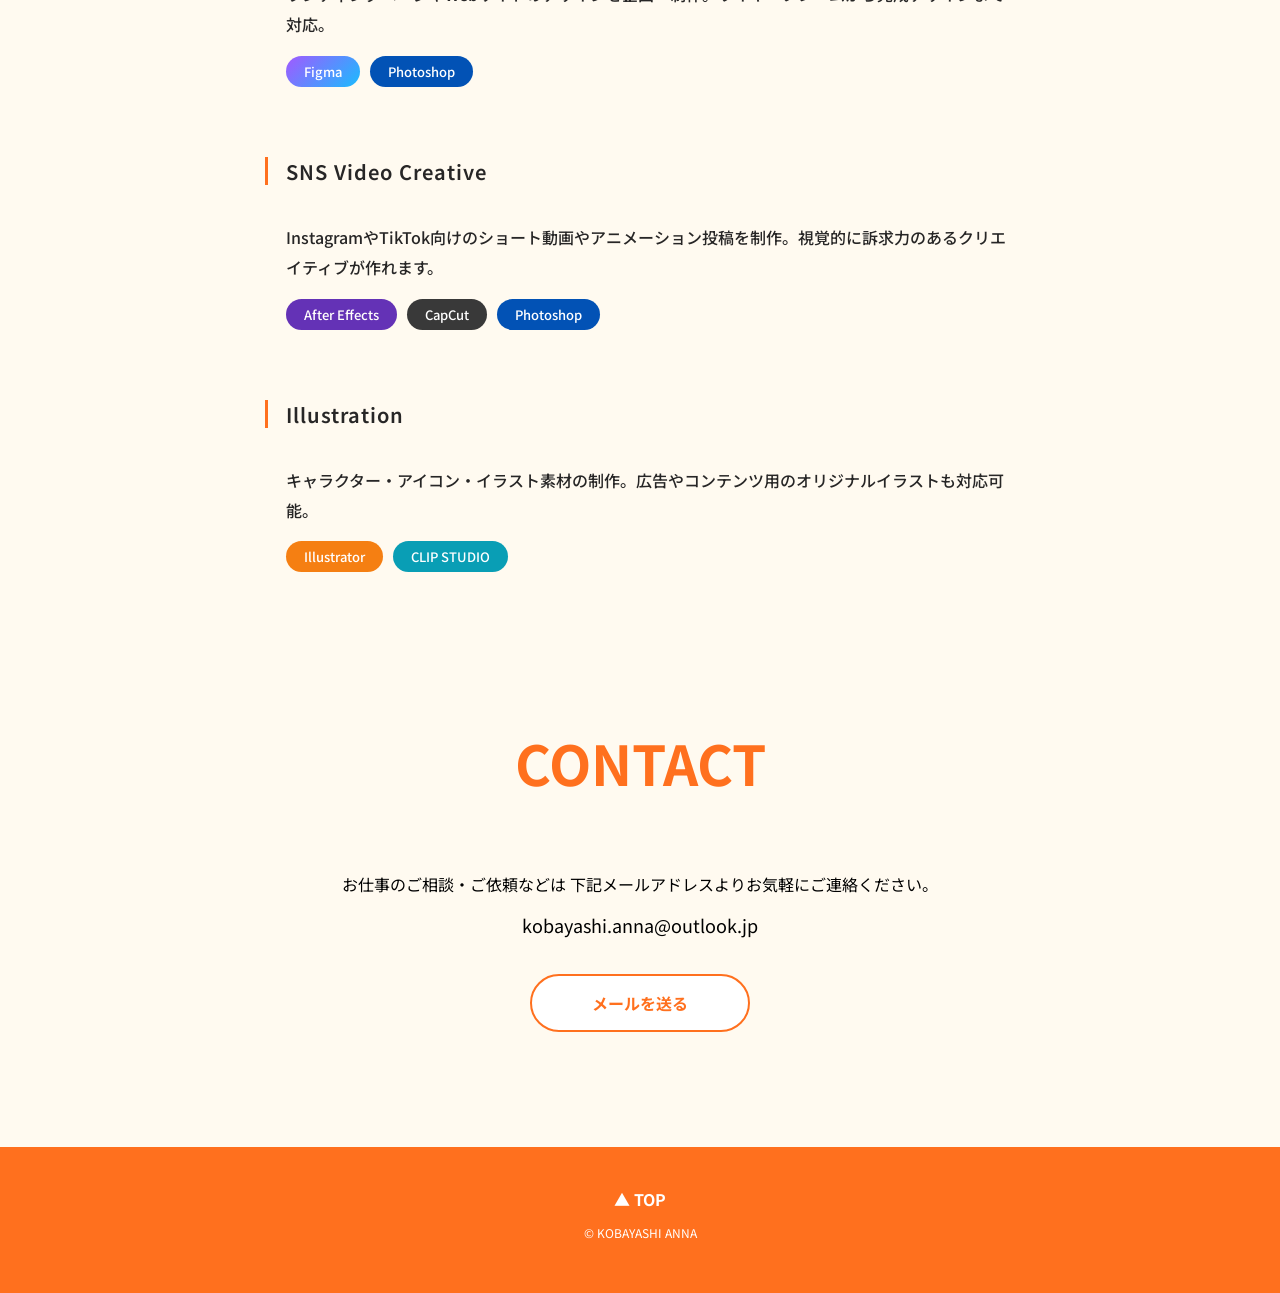
==== commit b3b21fa7: "Add files via upload" ====
--- a/about.html
+++ b/about.html
@@ -3,7 +3,8 @@
 <head>
     <meta charset="UTF-8">
     <link rel="stylesheet" href="style.css">
-    <meta name="viewport" content="width=device-width, initial-scale=1.0">
+    <!-- <meta name="viewport" content="width=device-width, initial-scale=1.0"> -->
+    <meta name="viewport" content="width=device-width, initial-scale=1.0, viewport-fit=cover">
     <title>Anna Kobayashi | Web Designer</title>
     <link rel="icon" href="images/favicon.png">
     <link rel="preconnect" href="https://fonts.googleapis.com">
@@ -17,19 +18,10 @@
             <div class="logo">
                 <a href="index.html">KOBAYASHI GRAPHICS</a>
             </div>
-            <!-- <nav id="nav">
-                <ul>
-                    <li><a href="index.html">WORKS</a></li>
-                    <li><a href="about.html">ABOUT</a></li>
-                    <li><a href="#contact">CONTACT</a></li>
-                    <li><a href="#">PORTFOLIO PDF</a></li>
-                </ul>
-            </nav> -->
             <div class="hamburger" id="hamburger">
                 <span></span>
                 <span></span>
             </div>
-            
         </div>
 
         <nav id="nav">
@@ -37,7 +29,6 @@
                 <li><a href="index.html">WORKS</a></li>
                 <li><a href="about.html">ABOUT</a></li>
                 <li><a href="#contact">CONTACT</a></li>
-                <!-- <li><a href="#">PORTFOLIO PDF</a></li> -->
             </ul>
         </nav>
 
@@ -46,9 +37,10 @@
                 <li><a href="#works">WORKS</a></li>
                 <li><a href="#about">ABOUT</a></li>
                 <li><a href="#contact">CONTACT</a></li>
-                </ul>
+            </ul>
         </nav>
     </header>
+    
     <div class="about">
         <div class="about-inner fade-up">
             <h1>ABOUT</h1>
--- a/style.css
+++ b/style.css
@@ -10,7 +10,7 @@
 } 
 
 /* ヘッダー */ 
-header {
+/* header {
     position: fixed; 
     top: 0; 
     width: 100%; 
@@ -19,7 +19,25 @@
     backdrop-filter: blur(6px);
     display: flex;
     justify-content: center;
-}
+} */
+
+header {
+    position: fixed;
+    top: 0;
+    left: 0;
+    width: 100%;
+    z-index: 100;
+    background: rgba(255, 255, 255, 0.9);
+    backdrop-filter: blur(10px);
+    display: flex;
+    justify-content: center;
+
+    /* ★ここに入れておけば、スマホの時だけ自動で余白が作られます */
+    padding-top: env(safe-area-inset-top);
+
+    transition: height 0.4s ease, background-color 0.4s ease, backdrop-filter 0.4s ease;
+}
+
     
 header.is-scrolled nav ul li a::after {
 bottom: 15px; 
@@ -1010,17 +1028,43 @@
 /* スマホ　レスポンシブ */
 @media (max-width: 768px) {
 /* ===== header 本体 ===== */
-body.is-fixed {
-    overflow: hidden;
-  }
-
+body {
+    margin: 0;
+    padding: 0;
+    background-color: #fffaf0;
+}
+
+/* ヘッダーを画面最上部にピッタリくっつける */
 header {
     position: fixed;
     top: 0;
+    left: 0;
+    width: 100%;
+    z-index: 100;
+    /* 背景を少し濃くするとステータスバーまで白く見えやすいです */
+    background: rgba(255, 255, 255, 0.9); 
+    backdrop-filter: blur(10px);
+
+    /* 【重要】iPhoneの時計部分まで背景を伸ばす設定 */
+    padding-top: env(safe-area-inset-top); 
+}
+
+body.is-fixed {
+    overflow: hidden;
+  }
+
+  html {
+    background: #fff;
+  }
+
+header {
+    position: fixed;
+    top: 0;
     width: 100%;
     height: 72px;
     background: rgba(255,255,255,0.9);
     backdrop-filter: blur(6px);
+    padding-top: env(safe-area-inset-top);
   }
 
   /* is-scrolled が付いても見た目は一切変えない */
@@ -1421,7 +1465,7 @@
 }
 
 .intro-text{
-    width: 90%;
+    width: 92%;
     margin: 0 auto;
     margin-bottom: 30px;
     margin-top: -10px;
@@ -1527,4 +1571,6 @@
     margin-top: 50px;
 }
 
+
+
 }
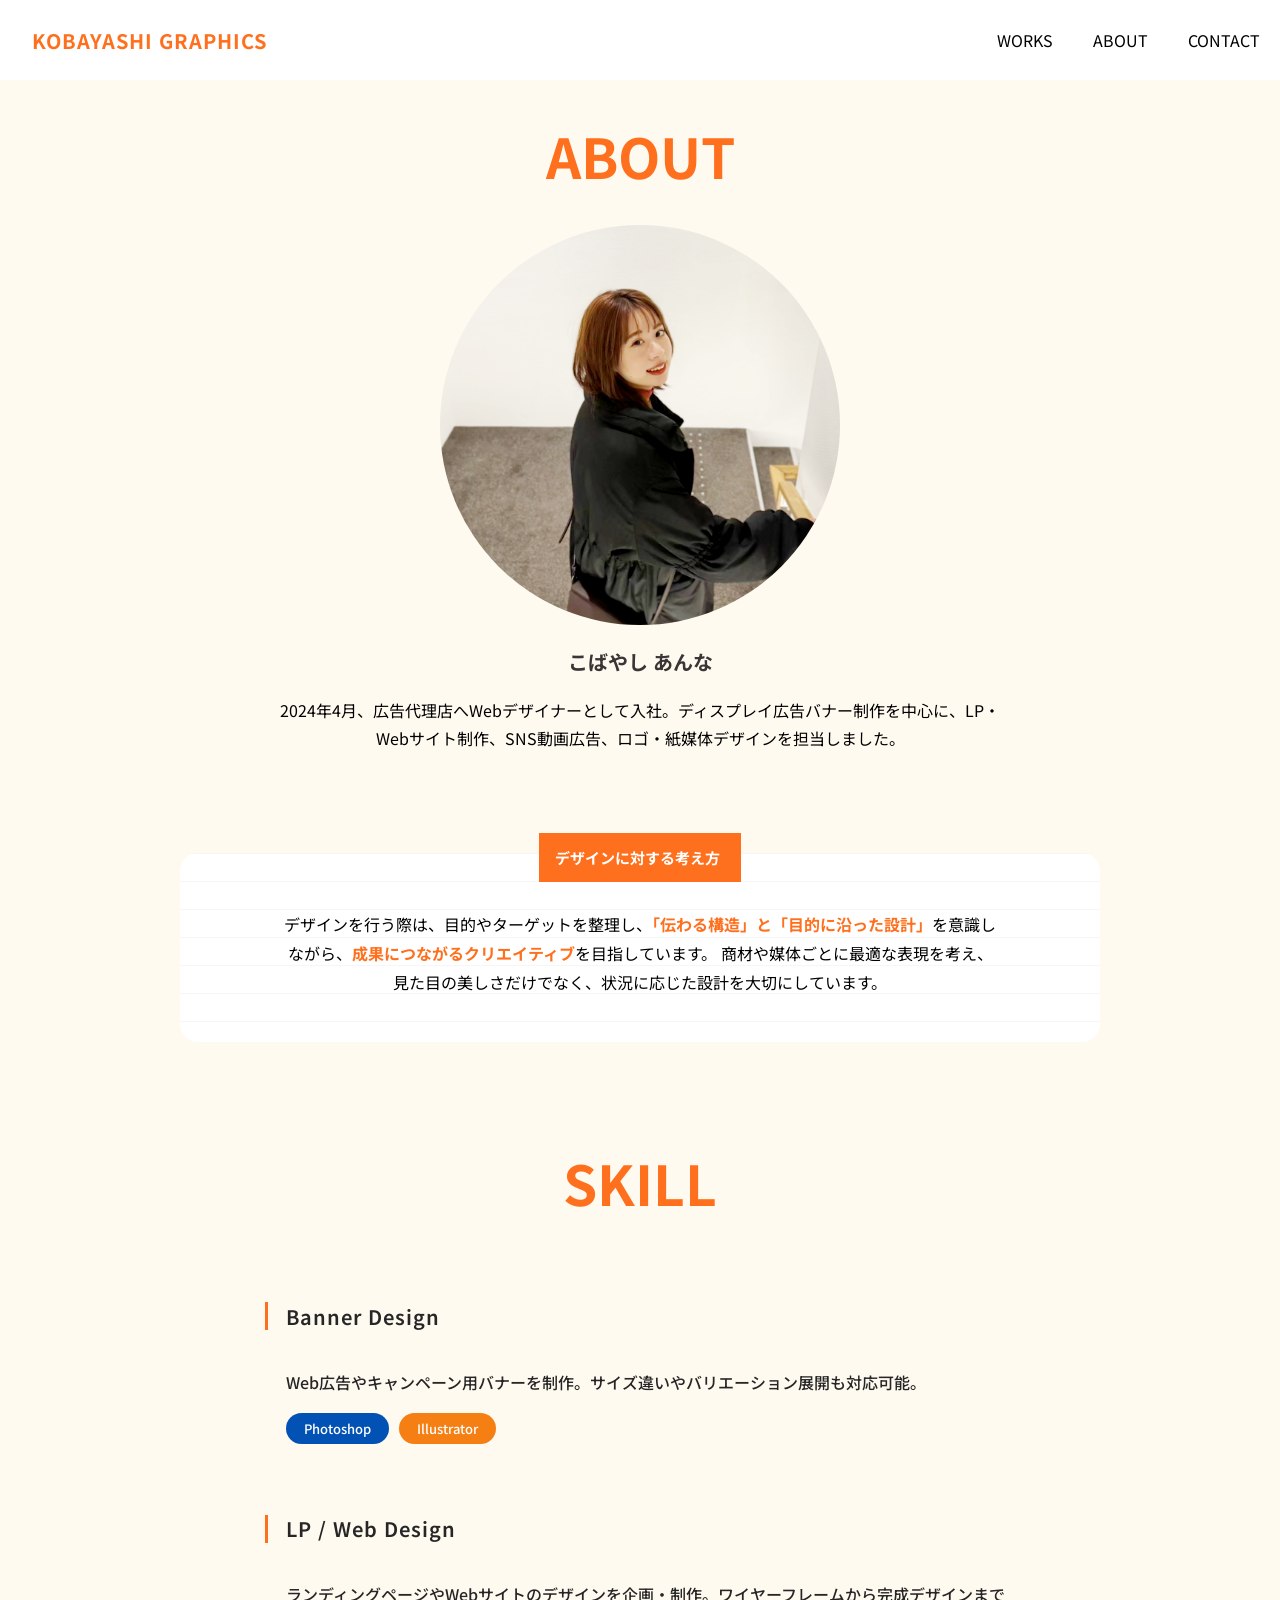
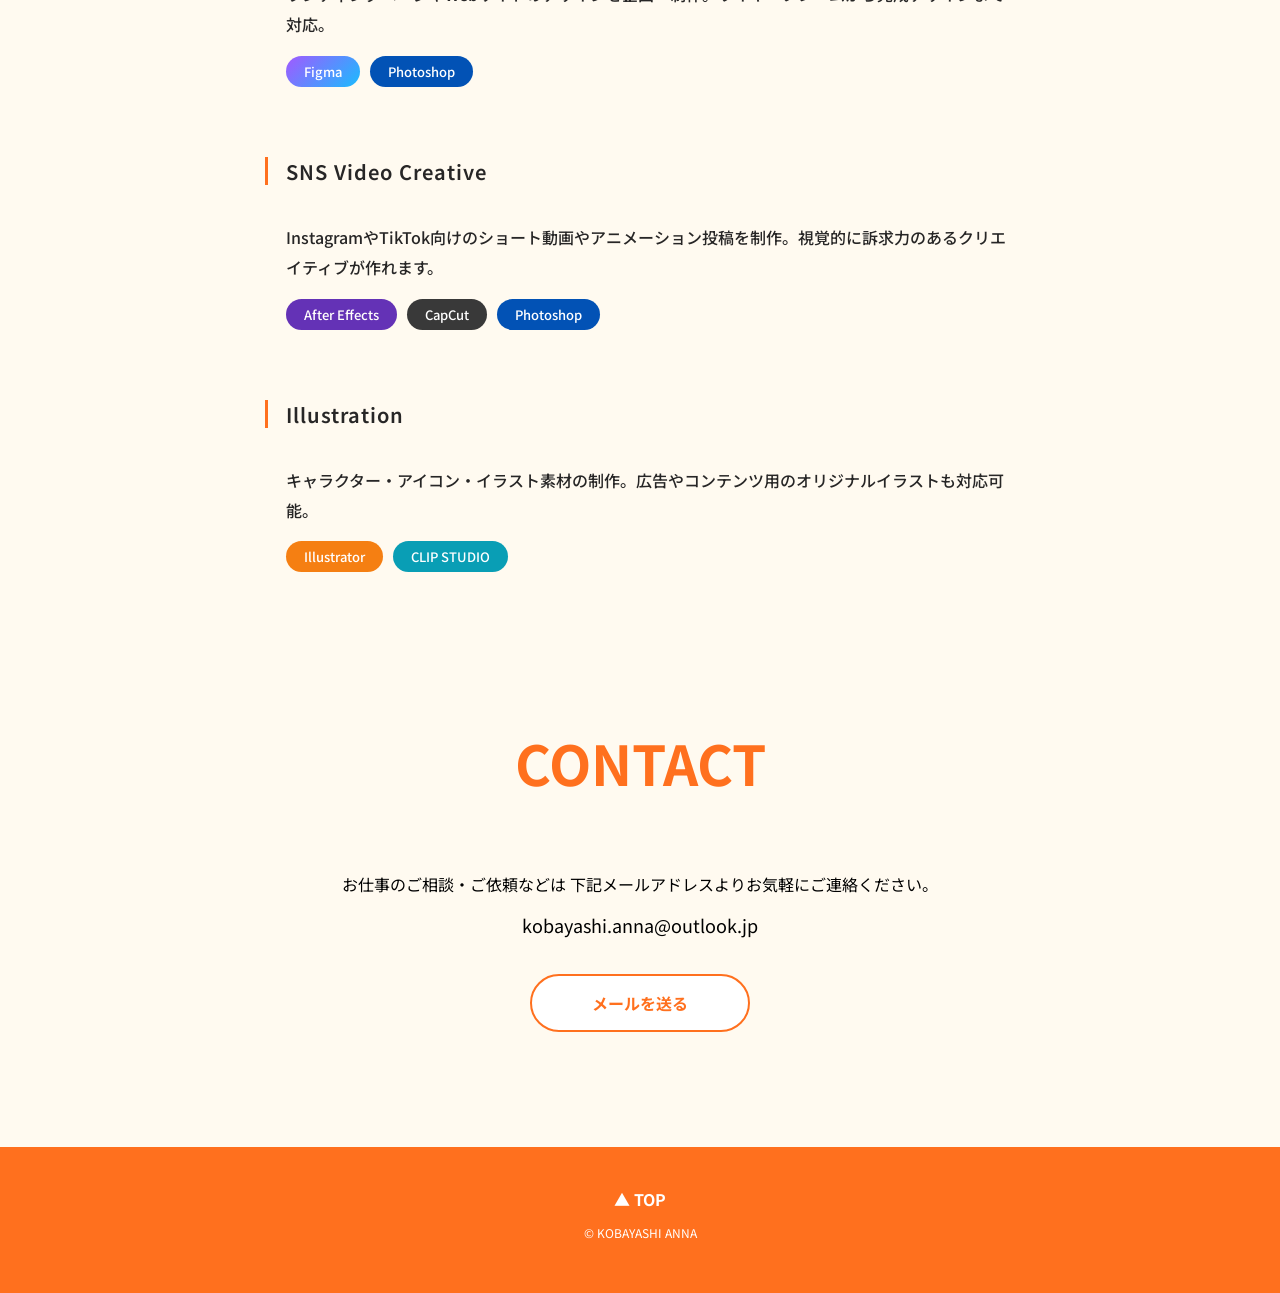
==== commit c03f29c9: "Add files via upload" ====
--- a/about.html
+++ b/about.html
@@ -4,13 +4,14 @@
     <meta charset="UTF-8">
     <link rel="stylesheet" href="style.css">
     <!-- <meta name="viewport" content="width=device-width, initial-scale=1.0"> -->
-    <meta name="viewport" content="width=device-width, initial-scale=1.0, viewport-fit=cover">
+    <meta name="viewport" content="width=device-width, initial-scale=1.0, maximum-scale=1.0, user-scalable=no, viewport-fit=cover">
     <title>Anna Kobayashi | Web Designer</title>
     <link rel="icon" href="images/favicon.png">
     <link rel="preconnect" href="https://fonts.googleapis.com">
     <link rel="preconnect" href="https://fonts.gstatic.com" crossorigin>
     <link href="https://fonts.googleapis.com/css2?family=Noto+Sans+JP:wght@100..900&display=swap" rel="stylesheet">
 </head>
+
 <body>
     <!-- ヘッダー -->
     <header>
@@ -40,7 +41,7 @@
             </ul>
         </nav>
     </header>
-    
+
     <div class="about">
         <div class="about-inner fade-up">
             <h1>ABOUT</h1>
@@ -171,7 +172,7 @@
 
     </script>
 <!-- ヘッダースクロール -->
-<script>
+<!-- <script>
     window.addEventListener('scroll', () => {
         const header = document.querySelector('header');
         if (window.scrollY > 80) {
@@ -180,7 +181,7 @@
             header.classList.remove('is-scrolled');
         }
     });
-</script>
+</script> -->
 
 <!-- // index.html#contact のとき、ページ切り替え後 -->
 <script>
@@ -202,16 +203,32 @@
 <!-- ハンバーガーメニュー -->
 
 <script>
-    window.addEventListener('scroll', () => {
-    if (window.innerWidth <= 768) return;
-    
-    const header = document.querySelector('header');
-    if (window.scrollY > 80) {
-    header.classList.add('is-scrolled');
-    } else {
-    header.classList.remove('is-scrolled');
-    }
-    });
+    // window.addEventListener('scroll', () => {
+    // if (window.innerWidth <= 768) return;
+    
+    // const header = document.querySelector('header');
+    // if (window.scrollY > 80) {
+    // header.classList.add('is-scrolled');
+    // } else {
+    // header.classList.remove('is-scrolled');
+    // }
+    // });
+    // window.addEventListener('scroll', () => {
+    // const header = document.querySelector('header');
+    
+    // スマホ（768px以下）の時は、スクロールしてもクラスをつけない
+//     if (window.innerWidth <= 768) {
+//         header.classList.remove('is-scrolled');
+//         return;
+//     }
+    
+//     // PCの時だけスクロールで変化させる
+//     if (window.scrollY > 80) {
+//         header.classList.add('is-scrolled');
+//     } else {
+//         header.classList.remove('is-scrolled');
+//     }
+// });
     </script>
 
 <script>
--- a/style.css
+++ b/style.css
@@ -1,12 +1,19 @@
 @charset "UTF-8";
+
 /* 全体 */ 
 html { scroll-behavior: smooth; 
+    overflow-y: scroll; /* 常にスクロールバーの溝を表示してガタつきを防ぐ */
 } 
 /* TOP */ 
 body{ 
     margin: 0; background-color: #fffaf0; 
     font-family: "Noto Sans JP", sans-serif;
     font-weight: 400;
+
+    margin: 0;
+    padding: 0;
+    width: 100%;
+    overflow-x: hidden; /* 横方向のはみ出しを禁止 */
 } 
 
 /* ヘッダー */ 
@@ -21,47 +28,106 @@
     justify-content: center;
 } */
 
+/* --- ヘッダー設定（ここから上書き） --- */
 header {
     position: fixed;
     top: 0;
     left: 0;
     width: 100%;
     z-index: 100;
-    background: rgba(255, 255, 255, 0.9);
+    background: rgba(255, 255, 255, 0.95) !important;
     backdrop-filter: blur(10px);
     display: flex;
     justify-content: center;
-
-    /* ★ここに入れておけば、スマホの時だけ自動で余白が作られます */
-    padding-top: env(safe-area-inset-top);
-
-    transition: height 0.4s ease, background-color 0.4s ease, backdrop-filter 0.4s ease;
-}
+    /* iPhoneの隙間埋め */
+    padding-top: env(safe-area-inset-top) !important;
+    /* 動きを止める */
+    transition: none !important;
+}
+
+.header-inner {
+    max-width: 1000px;
+    width: 100%;
+    display: flex;
+    justify-content: space-between;
+    align-items: center;
+    padding: 20px 32px !important; /* 高さを固定 */
+}
+
+/* スクロールしてもサイズを変えない設定 */
+header.is-scrolled .header-inner {
+    padding: 20px 32px !important;
+}
+
+/* ロゴのサイズも固定 */
+.logo a {
+    font-size: 20px;
+    font-weight: 700;
+    letter-spacing: 0.05em;
+    color: #333;
+    text-decoration: none;
+}
+/* --- ここまで上書き --- */
 
     
-header.is-scrolled nav ul li a::after {
+/* header.is-scrolled nav ul li a::after {
 bottom: 15px; 
 } 
 
-.header-inner{
+header.is-scrolled .header-inner {
+    padding: 20px 32px !important; 
+}
+
+/* .header-inner{
     max-width: 1000px;
     width: 100%;
     display: flex;
-    justify-content: space-between; /* ← 左右に振る */
+    justify-content: space-between; 
     align-items: center;
     padding: 20px 32px;
     transition: padding 0.4s ease;
-} 
-
-header.is-scrolled .header-inner {
+}  */
+
+/* header {
+    position: fixed;
+    top: 0;
+    left: 0;
+    width: 100%;
+    z-index: 100;
+    background: rgba(255, 255, 255, 0.95) !important; /* 少し濃くして安定させる */
+    /* backdrop-filter: blur(10px);
+    display: flex;
+    justify-content: center;
+    padding-top: env(safe-area-inset-top) !important;
+    transition: none !important; /* 動きを一切なくす */
+} */ */
+
+.header-inner {
+    /* max-width: 1000px;
+    width: 100%;
+    display: flex;
+    justify-content: space-between;
+    align-items: center;
+    padding: 20px 32px !important; /* 高さを20pxでガチッと固定 */
+} */
+
+/* ★追加：スクロール用の設定を無効化する */
+/* header.is-scrolled .header-inner {
+    padding: 20px 32px !important; 
+} */
+
+
+
+
+/* header.is-scrolled .header-inner {
     padding: 20px 32px;
-}
-
-header { 
+} */
+
+/* header { 
     transition: height 0.4s ease,
     background-color 0.4s ease,
     backdrop-filter 0.4s ease; 
-} 
+}  */ */
 
 .logo{ 
     font-size: 20px;
@@ -1049,6 +1115,12 @@
     padding-top: env(safe-area-inset-top); 
 }
 
+
+.header-inner {
+    /* スマホの時はスクロールしても余白を変えない */
+    padding: 5px 24px !important; 
+}
+
 body.is-fixed {
     overflow: hidden;
   }
@@ -1162,13 +1234,13 @@
 
 
 
-header {
+/* header {
     position: fixed;
     top: 0;
     width: 100%;
     background: #fff;
     z-index: 100;
-  }
+  } */
 
   /* navをヘッダー下から出す */
   /* nav {
@@ -1485,8 +1557,11 @@
     margin: 0 auto;
     display: block;
 }
+
+
 .about {
-margin-top: 96px;   /* ヘッダー分＋少し余白 */
+    margin-top: 0px; /* スマホ版は少し狭くしてヘッダーに合わせる */
+    padding-top: 80px;
 }
 
 .about-inner {
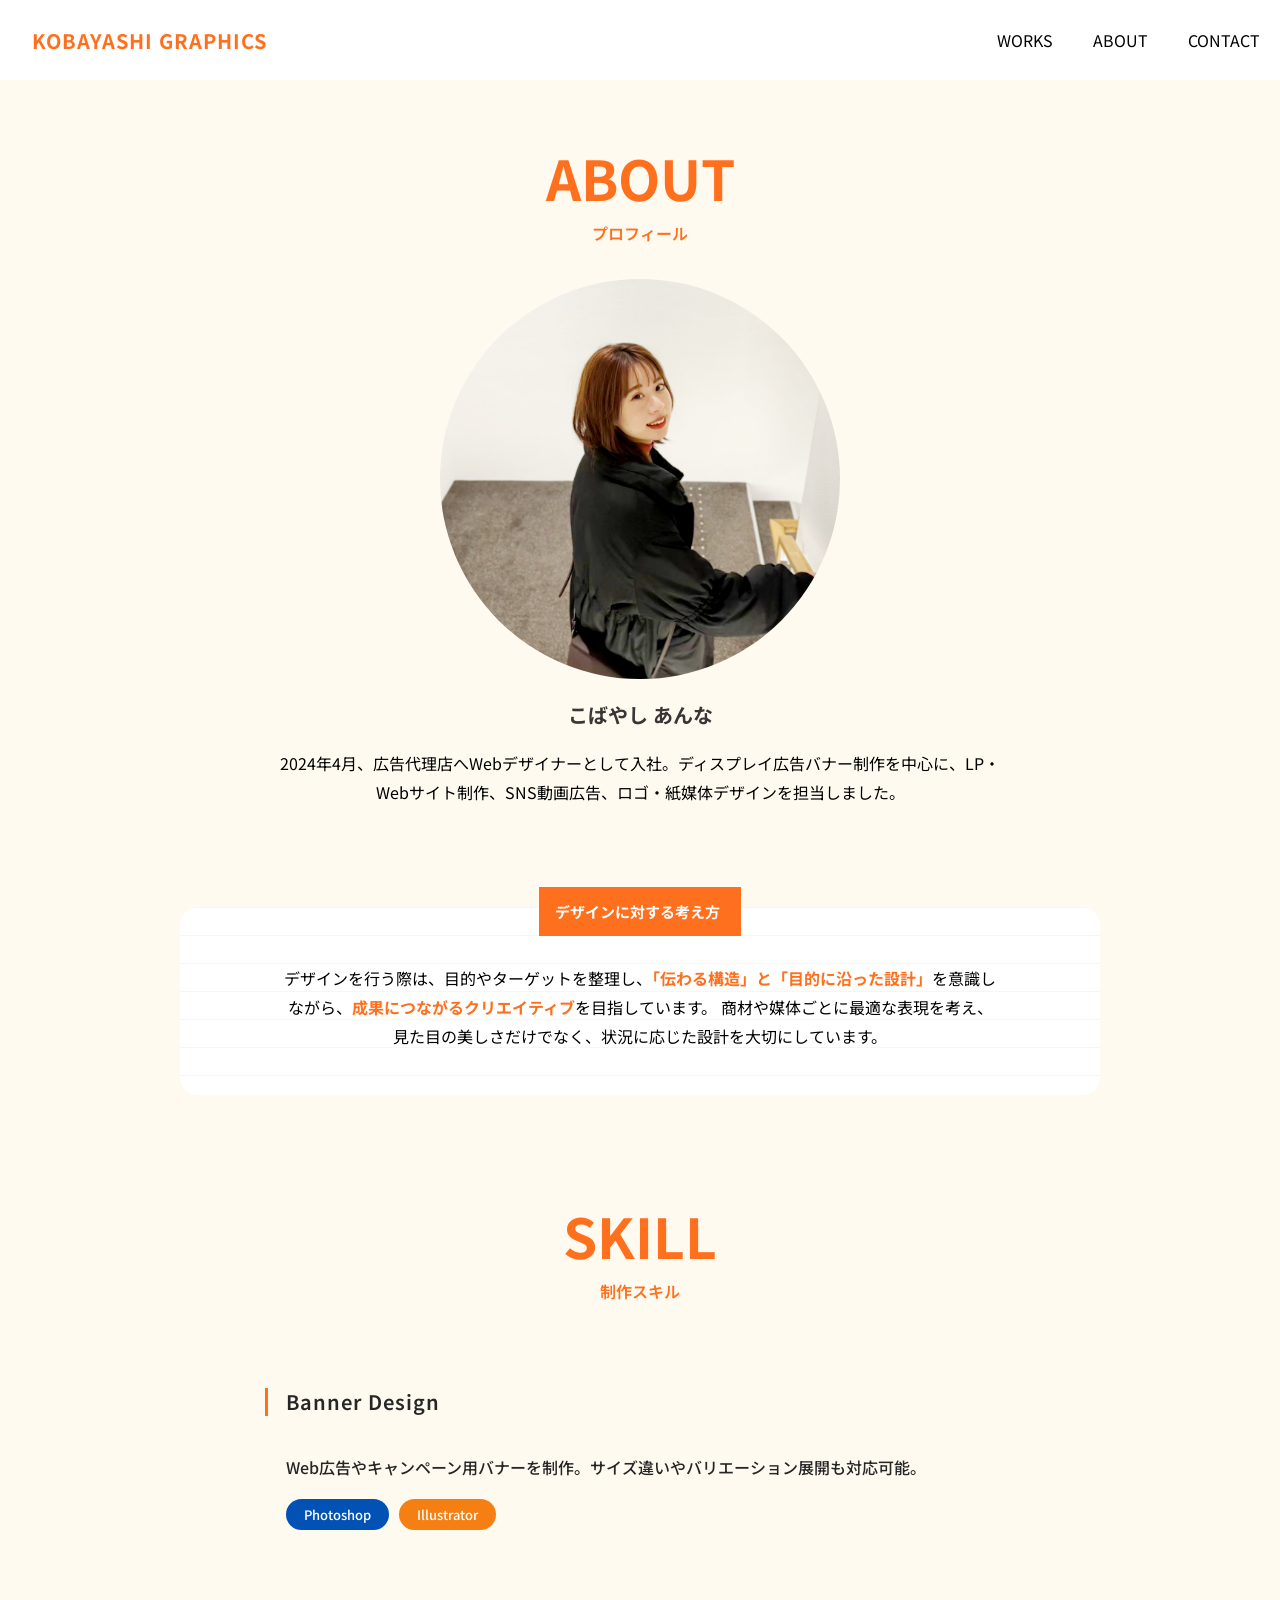
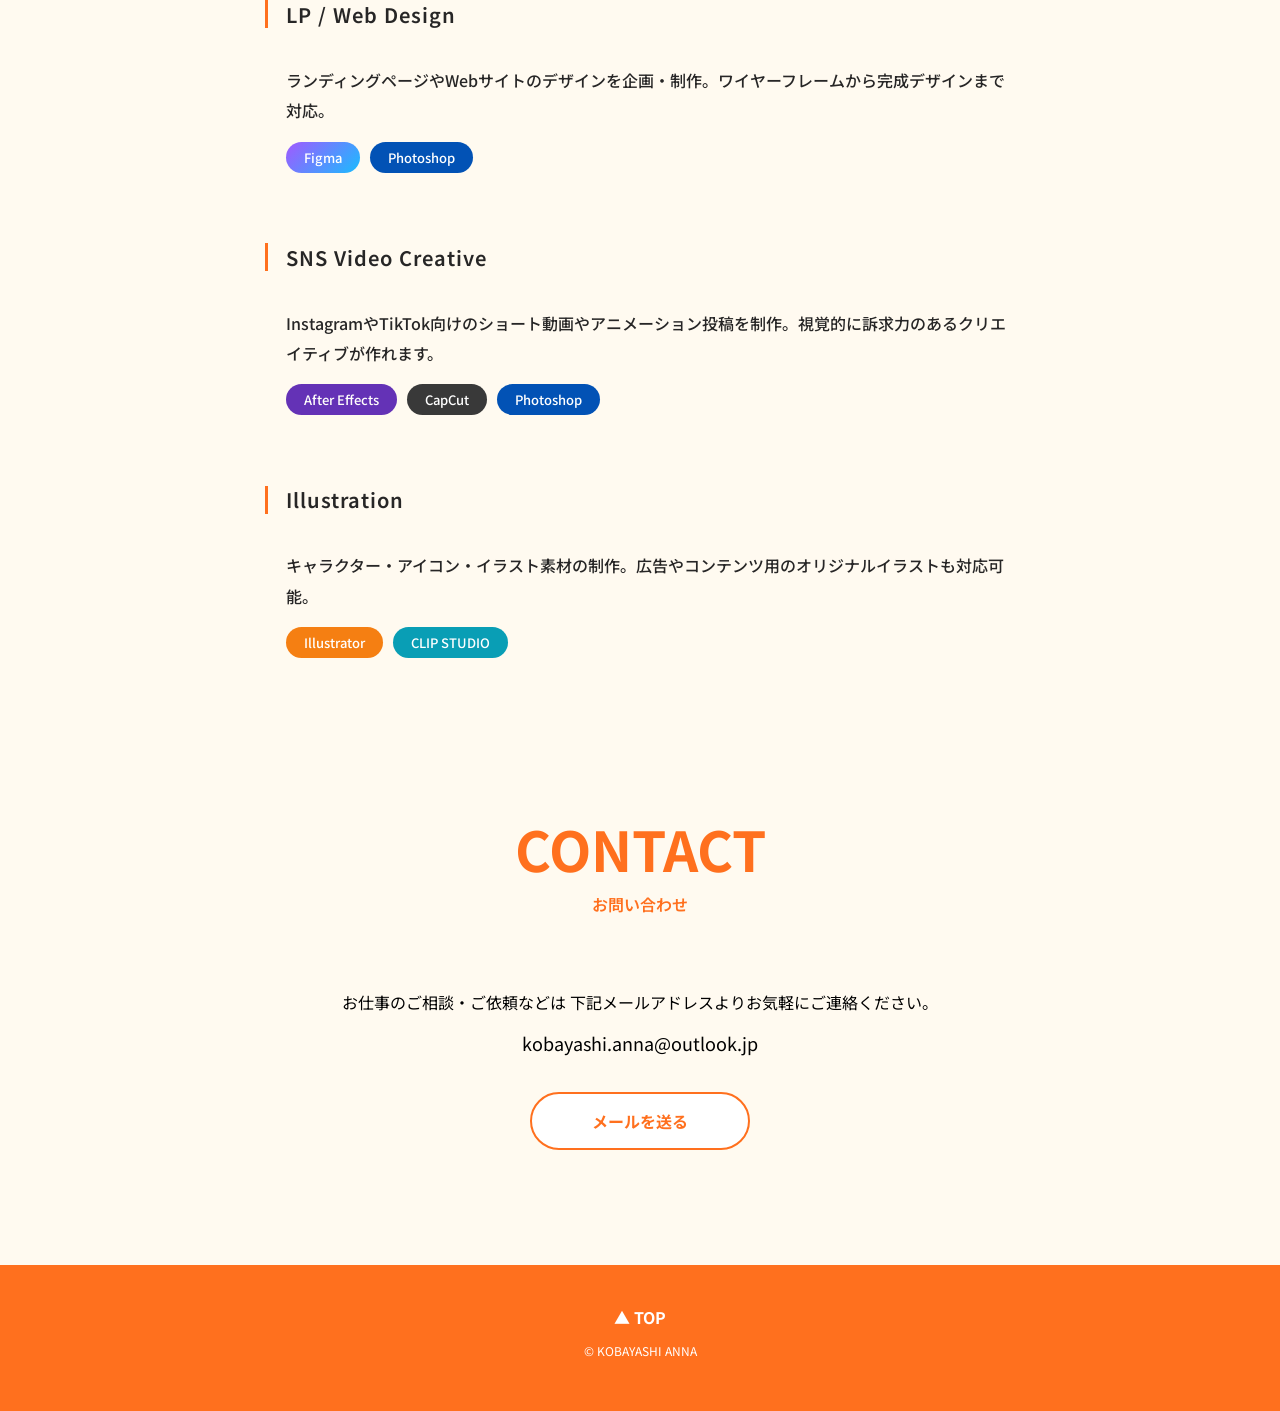
==== commit f5e64218: "Add files via upload" ====
--- a/about.html
+++ b/about.html
@@ -3,7 +3,6 @@
 <head>
     <meta charset="UTF-8">
     <link rel="stylesheet" href="style.css">
-    <!-- <meta name="viewport" content="width=device-width, initial-scale=1.0"> -->
     <meta name="viewport" content="width=device-width, initial-scale=1.0, maximum-scale=1.0, user-scalable=no, viewport-fit=cover">
     <title>Anna Kobayashi | Web Designer</title>
     <link rel="icon" href="images/favicon.png">
@@ -45,6 +44,7 @@
     <div class="about">
         <div class="about-inner fade-up">
             <h1>ABOUT</h1>
+            <p class="section-subtitle">プロフィール</p>
 
             <div class="profile">
                 <img src="images/profile_photo01.png" alt="">
@@ -65,6 +65,7 @@
                     </h4>
             </div>
                 <h1>SKILL</h1>
+                <p class="section-subtitle">制作スキル</p>
                 <!-- スキルセット -->
                 <div class="skill-wrapper">
 
@@ -132,6 +133,7 @@
     <section class="contact" id="contact">
         <div class="contact-inner">
             <h1>CONTACT</h1>
+            <p class="section-subtitle">お問い合わせ</p>
         
             <p class="contact-text">
             お仕事のご相談・ご依頼などは
@@ -172,18 +174,7 @@
 
     </script>
 <!-- ヘッダースクロール -->
-<!-- <script>
-    window.addEventListener('scroll', () => {
-        const header = document.querySelector('header');
-        if (window.scrollY > 80) {
-            header.classList.add('is-scrolled');
-        } else {
-            header.classList.remove('is-scrolled');
-        }
-    });
-</script> -->
-
-<!-- // index.html#contact のとき、ページ切り替え後 -->
+
 <script>
 document.addEventListener('DOMContentLoaded', () => {
 if (location.hash) {
--- a/style.css
+++ b/style.css
@@ -2,7 +2,7 @@
 
 /* 全体 */ 
 html { scroll-behavior: smooth; 
-    overflow-y: scroll; /* 常にスクロールバーの溝を表示してガタつきを防ぐ */
+    overflow-y: scroll; 
 } 
 /* TOP */ 
 body{ 
@@ -13,22 +13,11 @@
     margin: 0;
     padding: 0;
     width: 100%;
-    overflow-x: hidden; /* 横方向のはみ出しを禁止 */
+    overflow-x: hidden; 
 } 
 
 /* ヘッダー */ 
-/* header {
-    position: fixed; 
-    top: 0; 
-    width: 100%; 
-    z-index: 100; 
-    background: rgba(255, 255, 255, 0.6);
-    backdrop-filter: blur(6px);
-    display: flex;
-    justify-content: center;
-} */
-
-/* --- ヘッダー設定（ここから上書き） --- */
+
 header {
     position: fixed;
     top: 0;
@@ -43,6 +32,12 @@
     padding-top: env(safe-area-inset-top) !important;
     /* 動きを止める */
     transition: none !important;
+
+    border-top: 100px solid rgba(255, 255, 255, 0.95); 
+    margin-top: -100px;
+
+    padding-top: env(safe-area-inset-top) !important;
+    transition: none !important;
 }
 
 .header-inner {
@@ -67,67 +62,7 @@
     color: #333;
     text-decoration: none;
 }
-/* --- ここまで上書き --- */
-
     
-/* header.is-scrolled nav ul li a::after {
-bottom: 15px; 
-} 
-
-header.is-scrolled .header-inner {
-    padding: 20px 32px !important; 
-}
-
-/* .header-inner{
-    max-width: 1000px;
-    width: 100%;
-    display: flex;
-    justify-content: space-between; 
-    align-items: center;
-    padding: 20px 32px;
-    transition: padding 0.4s ease;
-}  */
-
-/* header {
-    position: fixed;
-    top: 0;
-    left: 0;
-    width: 100%;
-    z-index: 100;
-    background: rgba(255, 255, 255, 0.95) !important; /* 少し濃くして安定させる */
-    /* backdrop-filter: blur(10px);
-    display: flex;
-    justify-content: center;
-    padding-top: env(safe-area-inset-top) !important;
-    transition: none !important; /* 動きを一切なくす */
-} */ */
-
-.header-inner {
-    /* max-width: 1000px;
-    width: 100%;
-    display: flex;
-    justify-content: space-between;
-    align-items: center;
-    padding: 20px 32px !important; /* 高さを20pxでガチッと固定 */
-} */
-
-/* ★追加：スクロール用の設定を無効化する */
-/* header.is-scrolled .header-inner {
-    padding: 20px 32px !important; 
-} */
-
-
-
-
-/* header.is-scrolled .header-inner {
-    padding: 20px 32px;
-} */
-
-/* header { 
-    transition: height 0.4s ease,
-    background-color 0.4s ease,
-    backdrop-filter 0.4s ease; 
-}  */ */
 
 .logo{ 
     font-size: 20px;
@@ -141,6 +76,14 @@
 .logo a, nav a {
     transition: font-size 0.4s ease, opacity 0.4s ease;
 } 
+
+#works h2 {
+    text-align: center;
+    font-size: 24px;
+    letter-spacing: 0.1em;
+    margin-bottom: 40px;
+    margin-top: 120px　!important; 
+}
 
 nav ul{
     display: flex;
@@ -196,19 +139,30 @@
     display: none;
   }
 
-/* WORKS */
-
-.lead {
+/* セクションサブタイトル */
+.section-subtitle{
     text-align: center;
     font-size: 16px;
     line-height: 2;
-    color: #333;
-    margin: 40px 0px 5px 0px;
+    color: #ff701e;
+    margin: -30px 0px 30px 0px;
     font-weight: 600;
 }
 
+
+/* WORKS */
+
+.lead {
+    text-align: center;
+    font-size: 16px;
+    line-height: 2;
+    color: #ff701e;
+    margin: -30px 0px 30px 0px;
+    font-weight: 600;
+}
+
 .top-tittle{
-    padding-top: 120px;
+    padding-top: 100px;
 }
 
 .works{ max-width: 1500px;
@@ -220,7 +174,7 @@
 .warning_note{
     font-size: 11px;
     text-align: center;
-    margin-bottom: 40px;
+    margin-bottom: 60px;
 }
 
 .container{
@@ -417,6 +371,18 @@
     content: none;
 }
 
+
+.works-disclaimer{
+    font-size: 13px;
+    color: #333;
+    text-align: left;
+    margin-left: auto;
+    margin-right: auto;
+    width: fit-content;  
+    max-width: 90%;     
+    line-height: 1.6;
+}
+
 /* モーダル */
 .modal {
     position: fixed;
@@ -674,7 +640,8 @@
 }
 
 .about{
-    margin-top: 115px;
+    margin-top: 0px; 
+    padding-top: 100px; 
 }
 
 .profile{
@@ -742,32 +709,6 @@
     margin: 0 auto;
 }
 
-/* .fusen-1 ::before{
-    position: absolute;
-    bottom: -1px;
-    right: 9px;
-    z-index: -1;
-    transform: rotate(5deg);
-    width: 70%;
-    height: 50%;
-    background-color: #efe9c6;
-    content: "";
-    filter: blur(4px);
-}
-
-.fusen-2 ::before{
-    position: absolute;
-    bottom: -1px;
-    right: 9px;
-    z-index: -1;
-    transform: rotate(5deg);
-    width: 70%;
-    height: 50%;
-    background-color: #efe9c6;
-    content: "";
-    filter: blur(4px);
-} */
-
 .philosophy{
     margin-top: 100px;
     margin-bottom: 100px;
@@ -791,9 +732,6 @@
     line-height: 1.8;
 }
 
-
-
-
 /* ===== Skill Section ===== */
 
 .skill-wrapper {
@@ -886,6 +824,8 @@
 }
 
 
+
+
 /* ABOUT下 簡易CONTACT */
 .about-contact {
     margin: 120px auto 0;
@@ -905,6 +845,7 @@
     margin: 0 auto;
     padding: 100px;
 }
+
 
 
 
@@ -1232,43 +1173,11 @@
     transform: translateX(-50%);
   }
 
-
-
-/* header {
-    position: fixed;
-    top: 0;
-    width: 100%;
-    background: #fff;
-    z-index: 100;
-  } */
-
-  /* navをヘッダー下から出す */
-  /* nav {
-    position: absolute;
-    top: 100%;
-    left: 0;
-    width: 100%;
-    background: rgba(0,0,0,0.6);
-    backdrop-filter: blur(6px);
-    max-height: 0;
-    overflow: hidden;
-    transition: max-height 0.4s ease;
-    z-index: 99;
-    opacity: 0;
-    filter: blur(8px);
-    pointer-events: none;
-    transition:
-      opacity 0.35s ease,
-      filter 0.35s ease;
-  }
-
-  nav.active {
-    max-height: 100vh;
-    transform: translateY(0);
-    opacity: 1;
-    filter: blur(0);
-    pointer-events: auto;
-} */
+  #works h2,
+  .about-inner h2 {
+      margin-top: 120px　!important; /* スマホは少し上に詰める */
+  }
+
 
   /* ハンバーガー */
 .hamburger {
@@ -1299,10 +1208,6 @@
   .hamburger span:nth-child(2) {
     top: 12px;
   }
-
-/* .hamburger.active span:nth-child(3) {
-    bottom: 0;
-} */
 
 .hamburger::after {
     content: "MENU";
@@ -1346,8 +1251,6 @@
 display: block; 
 width: 100%;
 padding: 0;
-/* aspect-ratio: 3 / 2;;
-height: auto; */
 }
 
 .top-tittle{
@@ -1367,15 +1270,15 @@
 }
 
 .lead,
-  .warning_note {
-    max-width: 78%;
-    margin-left: auto;
-    margin-right: auto;
-  }
-
-  .warning_note{
-    max-width: 74%;
-  }
+.warning_note {
+max-width: 78%;
+margin-left: auto;
+margin-right: auto;
+}
+
+.warning_note{
+max-width: 74%;
+}
 
 .lead{
     line-height: 1.5;
@@ -1384,52 +1287,74 @@
 
 
   /* ボタンの共通設定 */
-  .intro-btn, 
-  .about-contact .button,
-  .works-more .button { /* 他にボタンがあればクラス名を追加 */
-      display: flex;          /* 文字を上下左右中央にするため */
-      align-items: center;
-      justify-content: center;
-      
-      width: 100%;            /* 横幅をいっぱい（横長）にする */
-      max-width: 300px;       /* ただし、広がりすぎないよう上限を決める */
-      height: 50px;           /* 理想の高さ */
-      
-      margin: 0 auto;         /* 中央寄せ */
-      padding: 0;             /* 高さを固定(50px)にするためpaddingはリセット */
-      
-      font-size: 16px;        /* 文字も少し大きくすると視認性が上がります */
-      border-radius: 25px;    /* 高さが50pxなので、半分の25pxで綺麗な丸角に */
-      box-sizing: border-box; /* 枠線を含めたサイズ計算 */
-  }
-
-  /* ボタン同士が上下に並ぶ場合の余白調整 */
-  .about-contact {
-      margin-top: 32px;
-      display: flex;
-      flex-direction: column;
-      gap: 16px; /* ボタンが複数ある場合の隙間 */
-  }
-
-  .btn {
-    margin-top: -1px !important; /* 60pxから30pxへ */
-    margin-bottom: -40px !important;
+.intro-btn, 
+.about-contact .button,
+.works-more .button { 
+    display: flex;        
+    align-items: center;
+    justify-content: center;
+    
+    width: 100%;            
+    max-width: 300px;      
+    height: 50px;          
+    
+    margin: 0 auto;      
+    padding: 0;             
+    
+    font-size: 16px;        
+    border-radius: 25px;   
+    box-sizing: border-box; 
+}
+
+
+.about-contact {
+    margin-top: 32px;
+    display: flex;
+    flex-direction: column;
+    gap: 16px; 
+}
+
+.btn {
+    margin-top: -1px !important; 
+    margin-top: 40px;
+    margin-bottom: 0;
+
 
         text-align: center !important;
         width: 100%;
         display: flex;
-        justify-content: center; /* 中の要素を中央に寄せる */
+        justify-content: center; 
 }
 
 .button--viewall {
-    padding: 17px 23px !important; /* 左右の余白を60pxから20pxに減らす */
-    font-size: 16px;               /* 文字を少しだけ小さくする */
-    max-width: 100%;                /* ボタンが画面からはみ出さないようにする */
-    width: 100%;                   /* 幅を広げやすくする */
-    display: block;      /* margin: auto を効かせるために必要 */
+    padding: 17px 23px !important; 
+    font-size: 16px;            
+    max-width: 100%;                
+    width: 100%;                
+    display: block;      
     margin-left: auto !important;
     margin-right: auto !important;
     text-align: center;
+}
+
+.works-disclaimer{
+    font-size: 10px;
+    color: #333;
+    margin-top: 20px;
+    width: 75%;
+    text-align: left;
+    margin-left: auto;
+    margin-right: auto;
+}
+
+input[type="checkbox"]#trigger:checked ~ .works-disclaimer {
+    margin-top: 20px;
+  }
+
+
+
+.works{
+    padding-bottom: ;
 }
 
 /* モーダル調整 */
@@ -1472,18 +1397,18 @@
     position: fixed;
     top: 15px;
     right: 15px;
-    width: 40px;      /* 横幅 */
-    height: 40px;     /* 高さを同じに */
+    width: 40px;      
+    height: 40px;     
     font-size: 24px;
     background: #fff;
-    border-radius: 50%;  /* 完全な丸 */
+    border-radius: 50%; 
     display: flex;
-    align-items: center;  /* ×を縦中央 */
-    justify-content: center; /* ×を横中央 */
+    align-items: center; 
+    justify-content: center; 
     cursor: pointer;
     z-index: 101;
     box-shadow: 0 2px 6px rgba(0,0,0,0.3);
-    padding: 0;  /* padding不要 */
+    padding: 0;  
 }
 
 
@@ -1512,9 +1437,10 @@
 /* 自己紹介の部分 */
 
 .intro-inner.intro-bg {
-    flex-direction: column; /* 縦並びに変更 */
-    text-align: center;     /* スマホでは中央寄せ */
+    flex-direction: column; 
+    text-align: center;     
     padding: 20px 20px;
+    margin-top: 30px;
 }
 
 .intro-image {
@@ -1533,7 +1459,7 @@
 }
 
 .intro{
-    margin-top: 30px;
+    margin-top: -40px;
 }
 
 .intro-text{
@@ -1550,17 +1476,17 @@
 
 /* ABOUT */
 .profile img {
-    width: 80vw;          /* 画面幅の70% */
-    max-width: 310px;     /* これ以上大きくしない */
-    height: auto;         /* 高さは自動 */
-    aspect-ratio: 1 / 1;  /* 正円キープ */
+    width: 80vw;          
+    max-width: 310px;     
+    height: auto;         
+    aspect-ratio: 1 / 1;  
     margin: 0 auto;
     display: block;
 }
 
 
 .about {
-    margin-top: 0px; /* スマホ版は少し狭くしてヘッダーに合わせる */
+    margin-top: 0px; 
     padding-top: 80px;
 }
 
@@ -1583,24 +1509,24 @@
 }
 
 .about h4 {
-    max-width: 320px;   /* ← ここが幅の正体 */
+    max-width: 320px;   
     margin: 24px auto 60px;
     padding: 0;
     text-align: center;
-  }
+}
 
 .about-contact {
-    margin-top: 48px;     /* ← ここが一番効く */
-    padding-top: 32px;   /* ← ボーダーと中身の距離 */
+    margin-top: 48px;     
+    padding-top: 32px;   
     padding-bottom: 40px;
 }
 
 .about-contact .button {
-    padding: 16px 44px;  /* ← 前より上下−2pxくらい */
+    padding: 16px 44px;  
     font-size: 14px;
-  }
-
-  .fusen-1 {
+}
+
+.fusen-1 {
     position: absolute;
     top: -20px;
     display: inline-block;
@@ -1609,13 +1535,13 @@
     display: block;
     width: fit-content;
     margin-bottom: -12px;
-    left: 50%;                 /* ← 追加 */
-    transform: translateX(-50%); /* ← 追加 */
+    left: 50%;                
+    transform: translateX(-50%); 
     white-space: nowrap;
     line-height: 3;
-    display: flex;              /* ← 追加 */
-    align-items: center;        /* ← 縦中央 */
-    justify-content: center;    /* ← 横中央 */
+    display: flex;              
+    align-items: center;        
+    justify-content: center;    
 }
 
 .fusen-1 h2 {
@@ -1643,7 +1569,7 @@
 }
 
 .contact{
-    margin-top: 50px;
+    margin-top: -30px;
 }
 
 
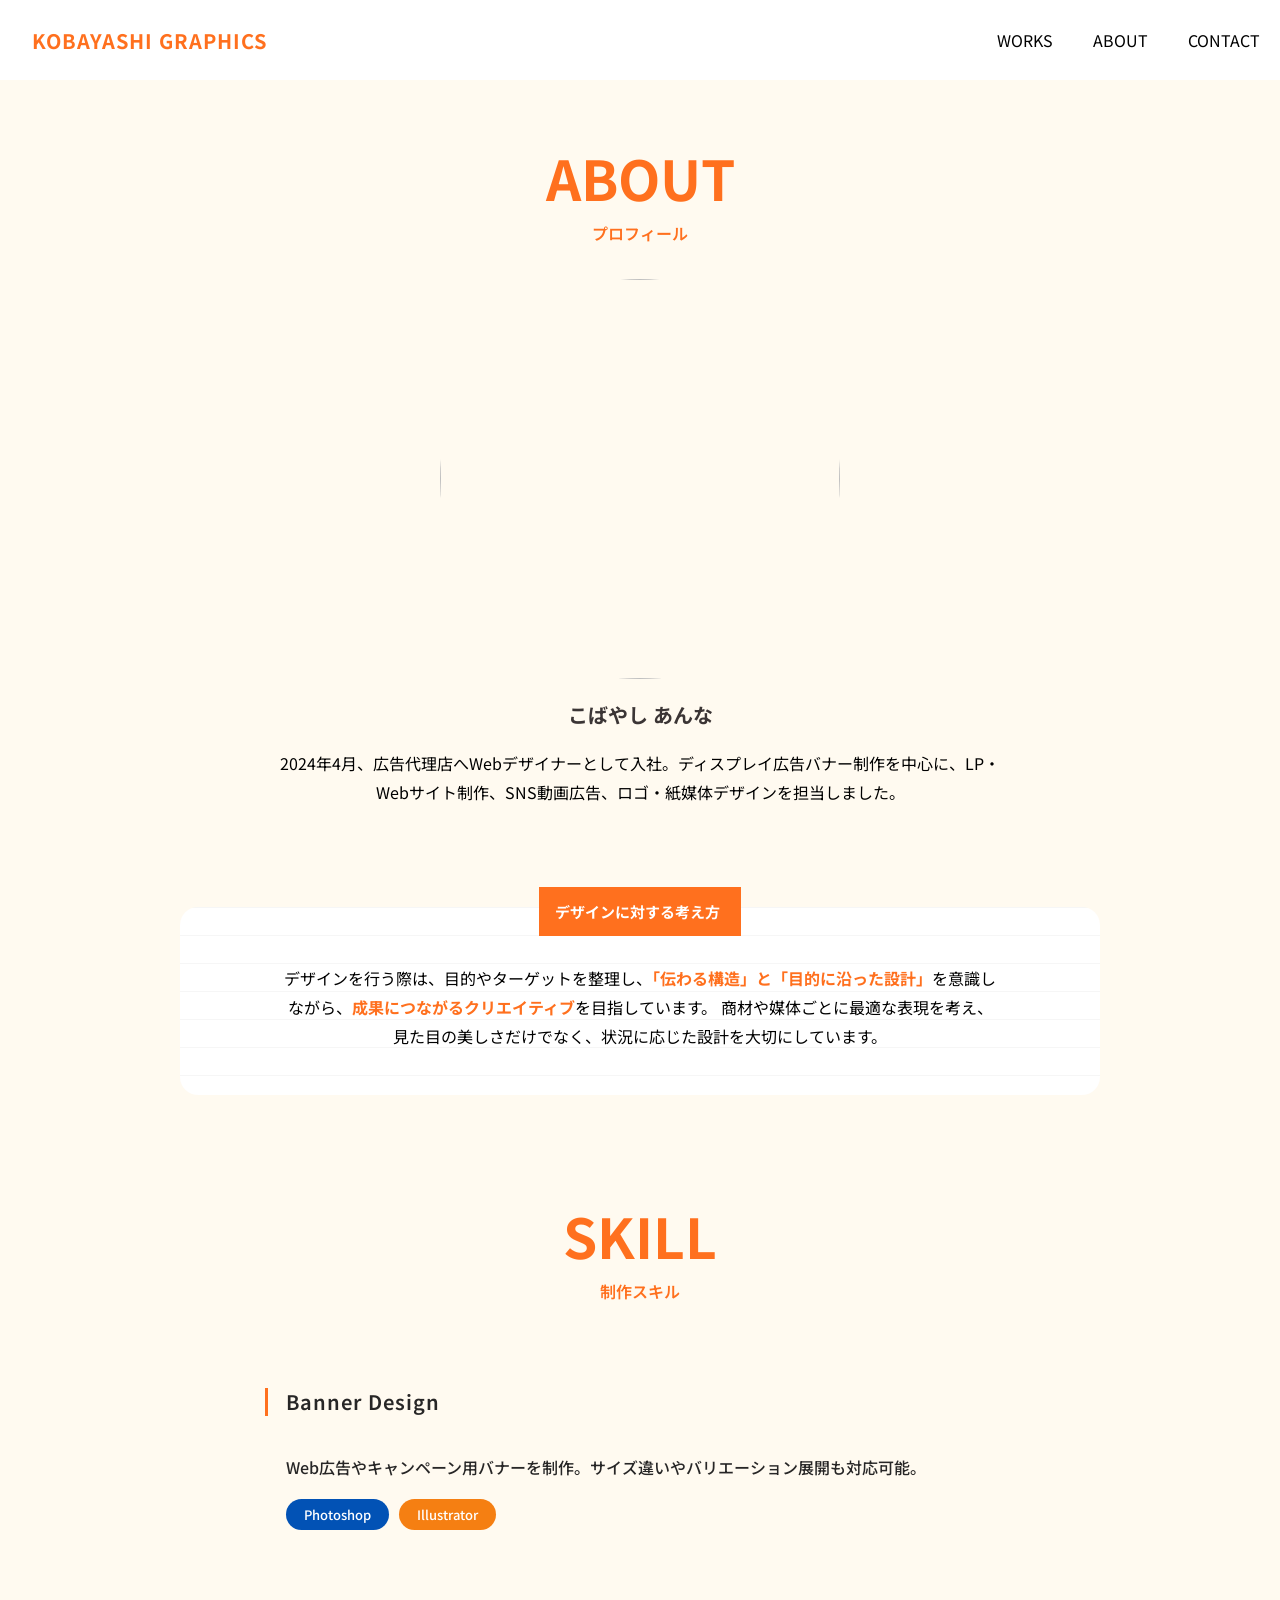
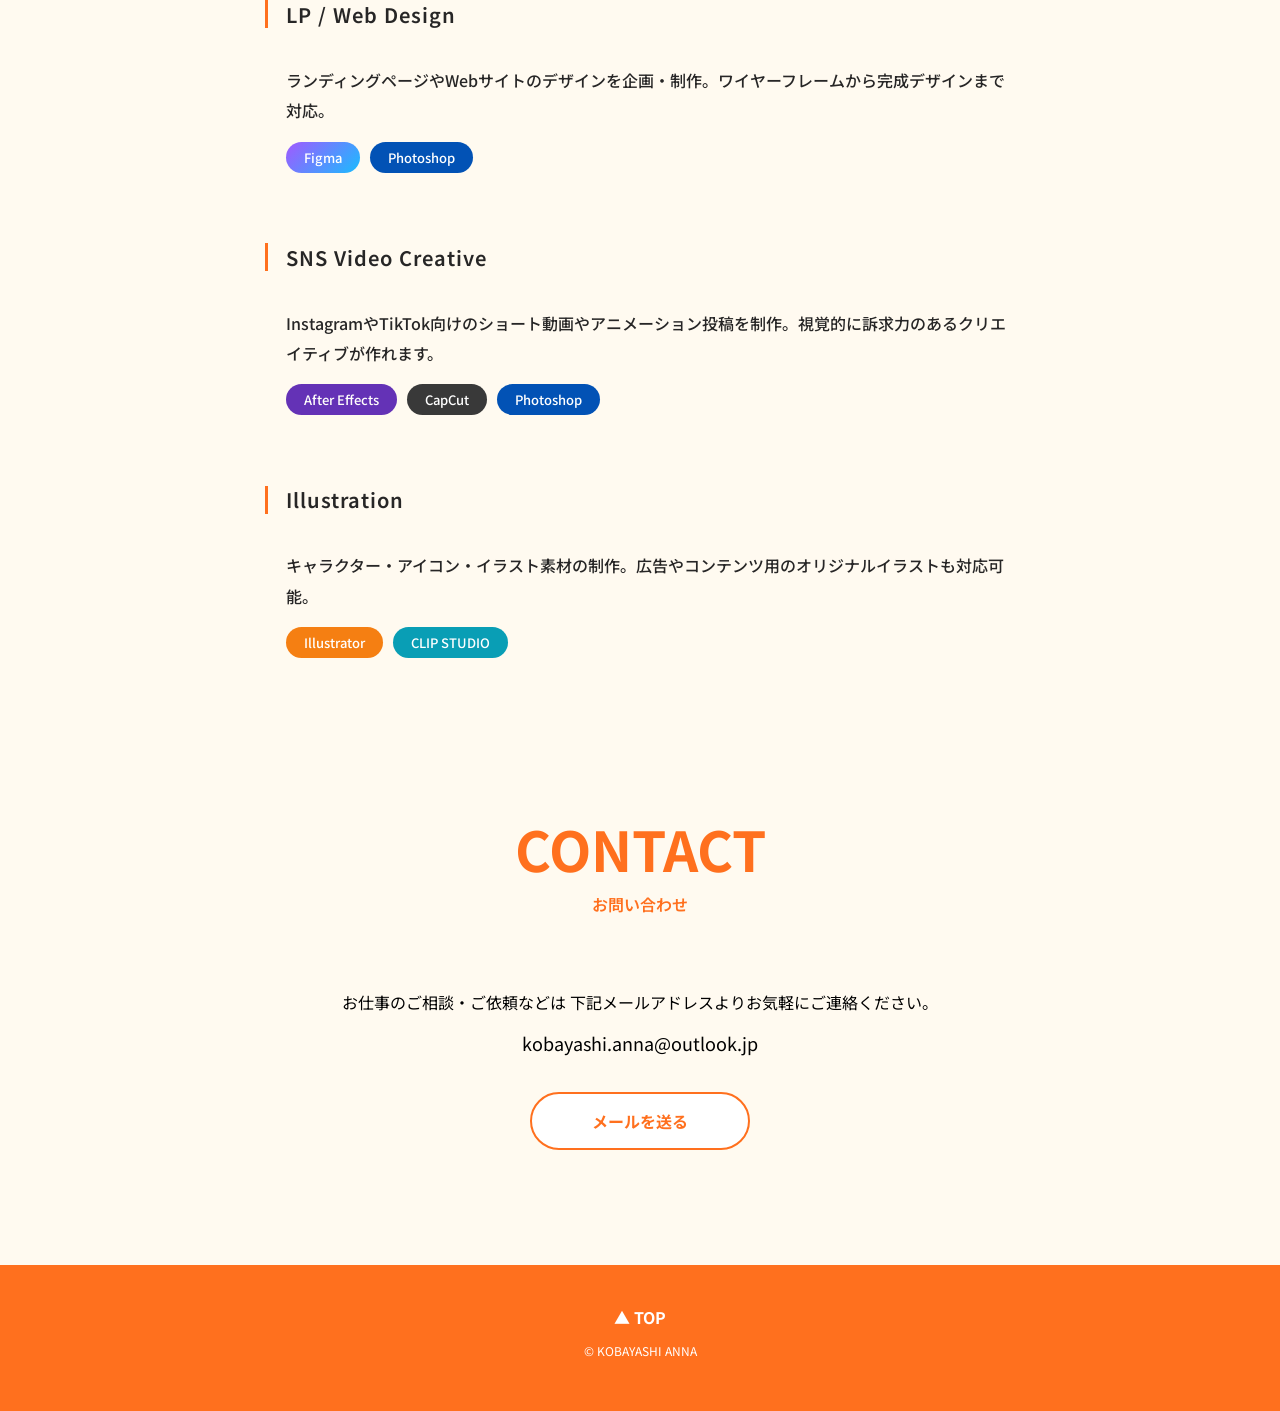
==== commit 23c096c2: "Add files via upload" ====
--- a/about.html
+++ b/about.html
@@ -5,7 +5,7 @@
     <link rel="stylesheet" href="style.css">
     <meta name="viewport" content="width=device-width, initial-scale=1.0, maximum-scale=1.0, user-scalable=no, viewport-fit=cover">
     <title>Anna Kobayashi | Web Designer</title>
-    <link rel="icon" href="images/favicon.png">
+    <link rel="icon" href="images/favicon.webp">
     <link rel="preconnect" href="https://fonts.googleapis.com">
     <link rel="preconnect" href="https://fonts.gstatic.com" crossorigin>
     <link href="https://fonts.googleapis.com/css2?family=Noto+Sans+JP:wght@100..900&display=swap" rel="stylesheet">
@@ -47,7 +47,7 @@
             <p class="section-subtitle">プロフィール</p>
 
             <div class="profile">
-                <img src="images/profile_photo01.png" alt="">
+                <img src="images/profile_photo01.webp" alt="">
             </div>
             <h2 class="about-name1">こばやし あんな</h2>
 
--- a/style.css
+++ b/style.css
@@ -1054,6 +1054,8 @@
 
     /* 【重要】iPhoneの時計部分まで背景を伸ばす設定 */
     padding-top: env(safe-area-inset-top); 
+
+    
 }
 
 
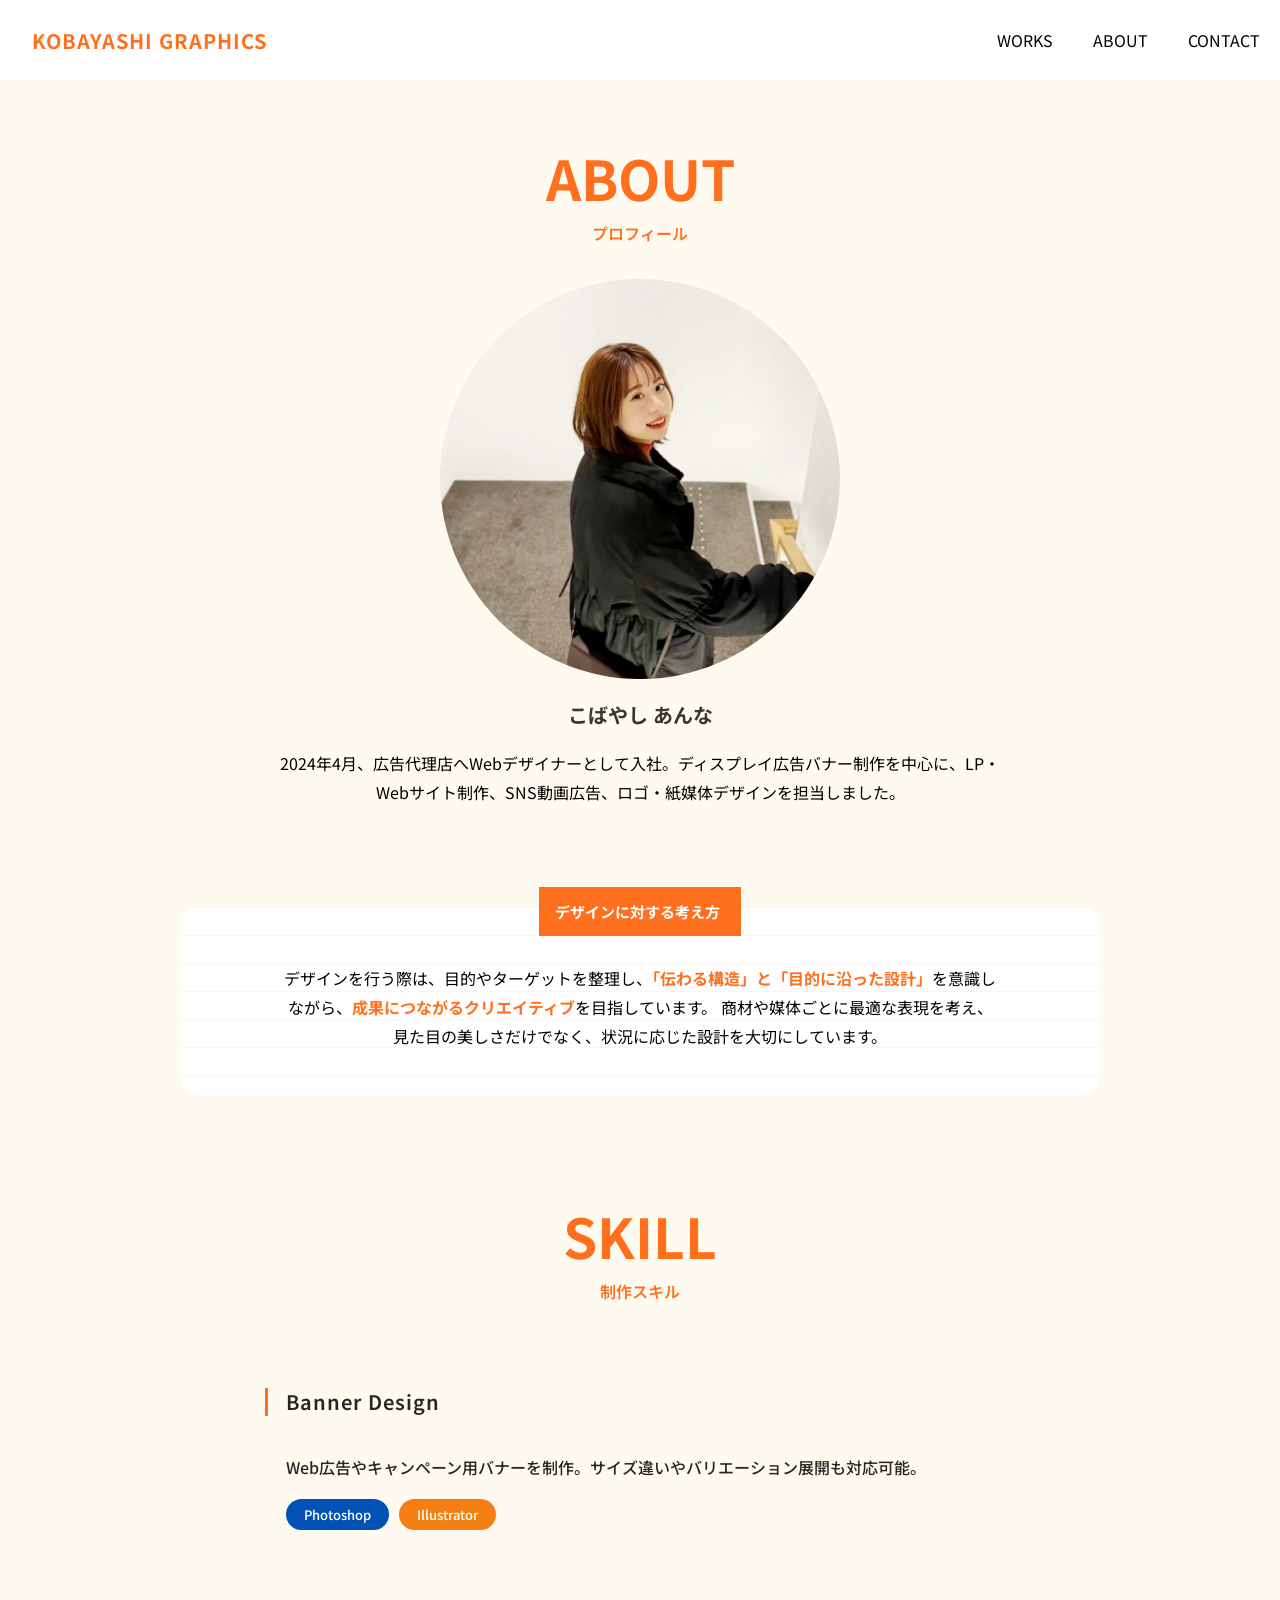
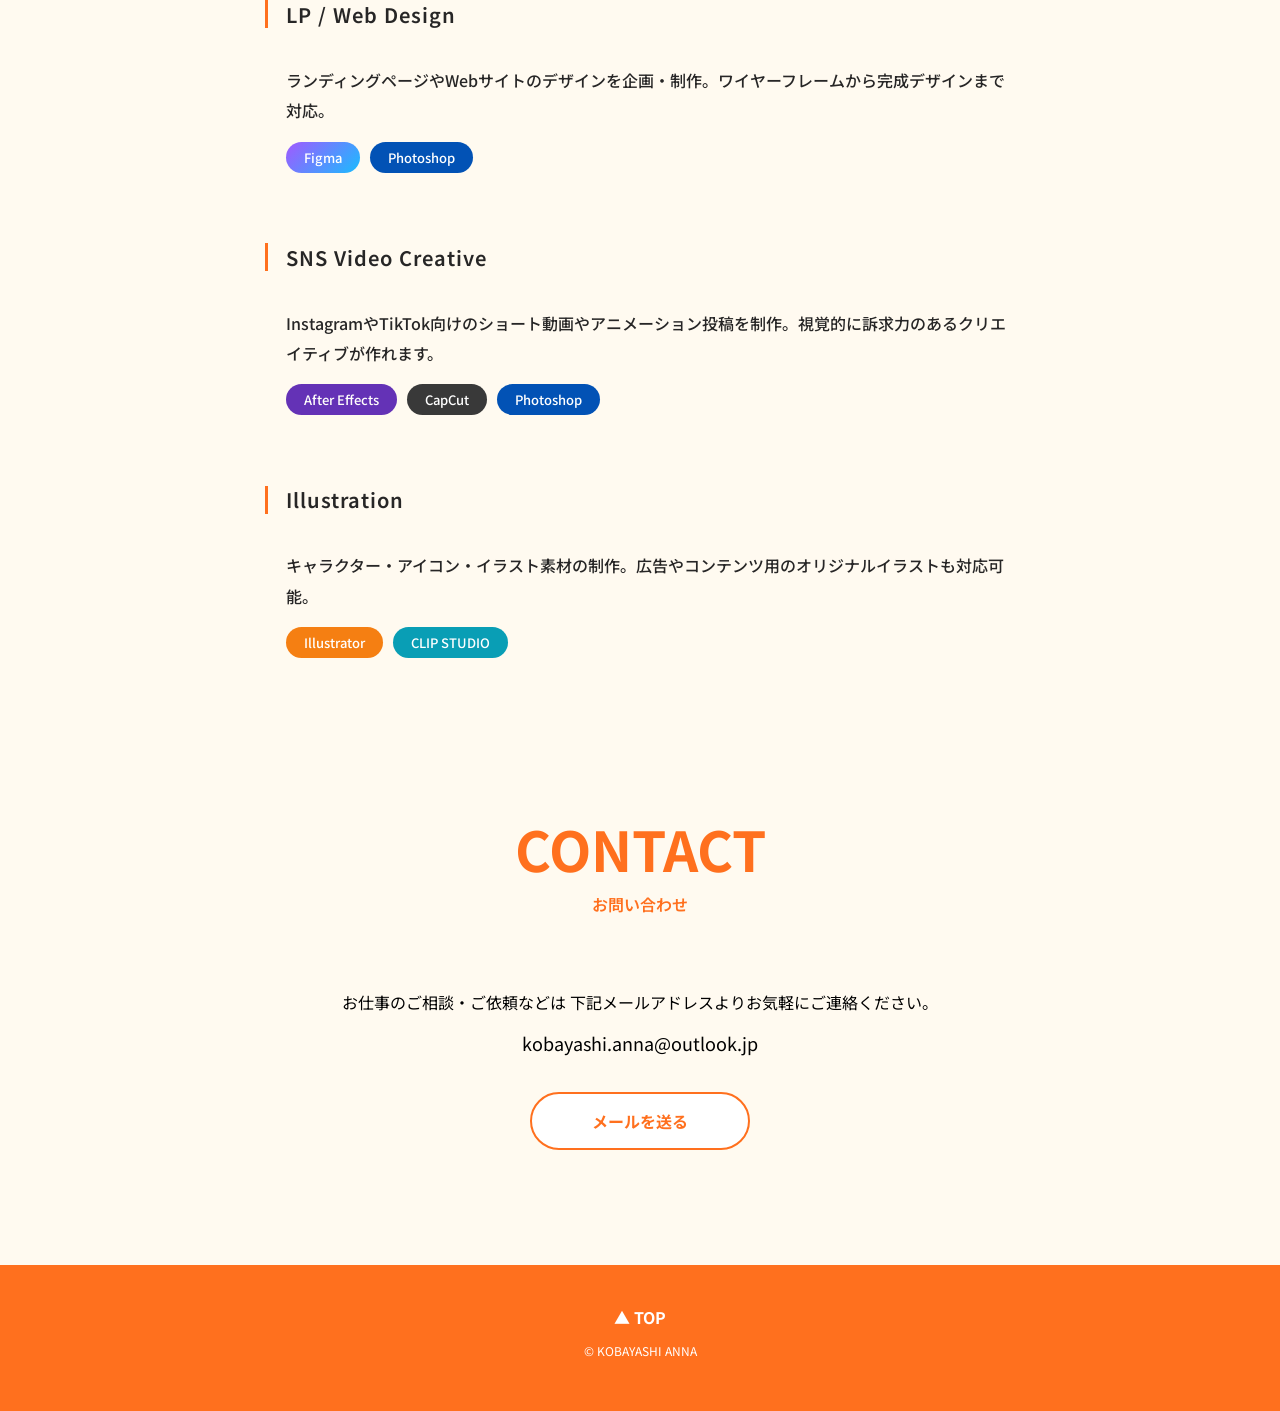
==== commit a533998f: "Add files via upload" ====
--- a/about.html
+++ b/about.html
@@ -9,6 +9,7 @@
     <link rel="preconnect" href="https://fonts.googleapis.com">
     <link rel="preconnect" href="https://fonts.gstatic.com" crossorigin>
     <link href="https://fonts.googleapis.com/css2?family=Noto+Sans+JP:wght@100..900&display=swap" rel="stylesheet">
+    <meta name="theme-color" content="#ffffff">
 </head>
 
 <body>
--- a/style.css
+++ b/style.css
@@ -3,7 +3,11 @@
 /* 全体 */ 
 html { scroll-behavior: smooth; 
     overflow-y: scroll; 
+    background: #fff;
 } 
+
+
+
 /* TOP */ 
 body{ 
     margin: 0; background-color: #fffaf0; 
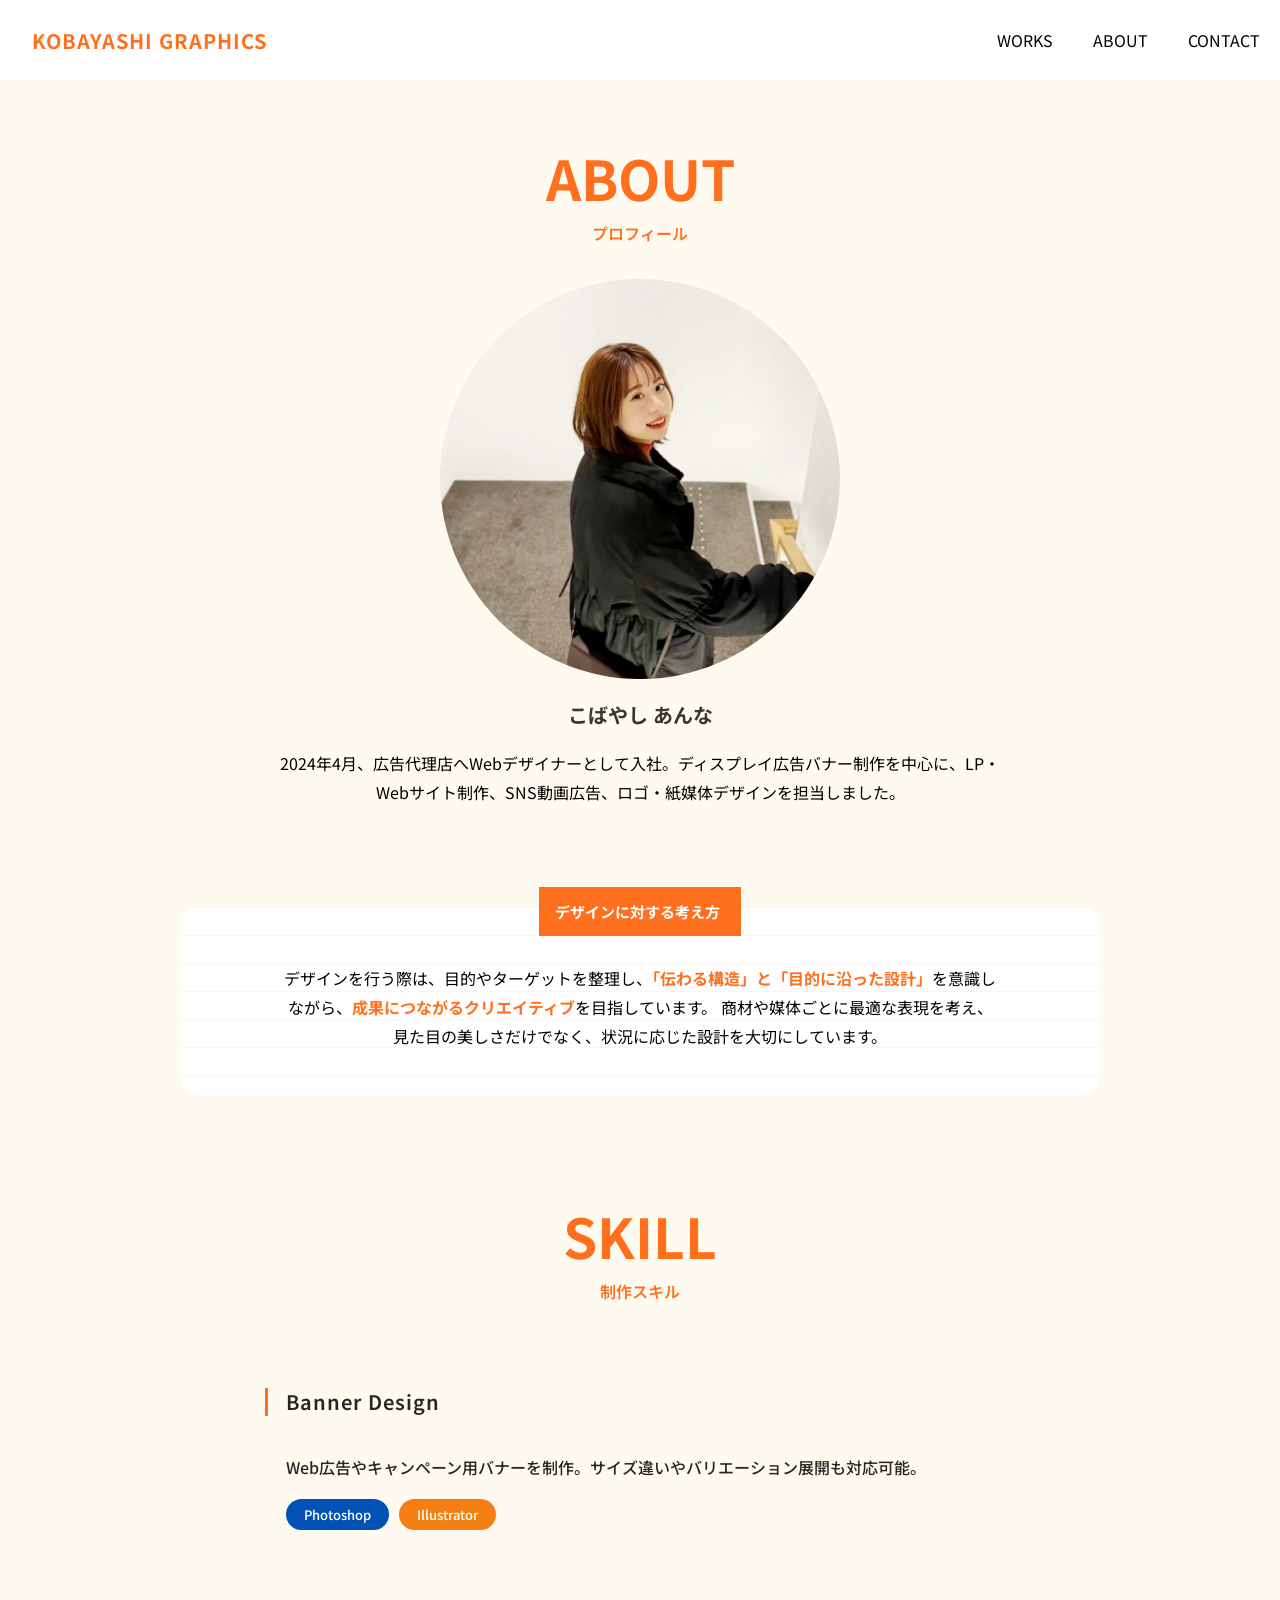
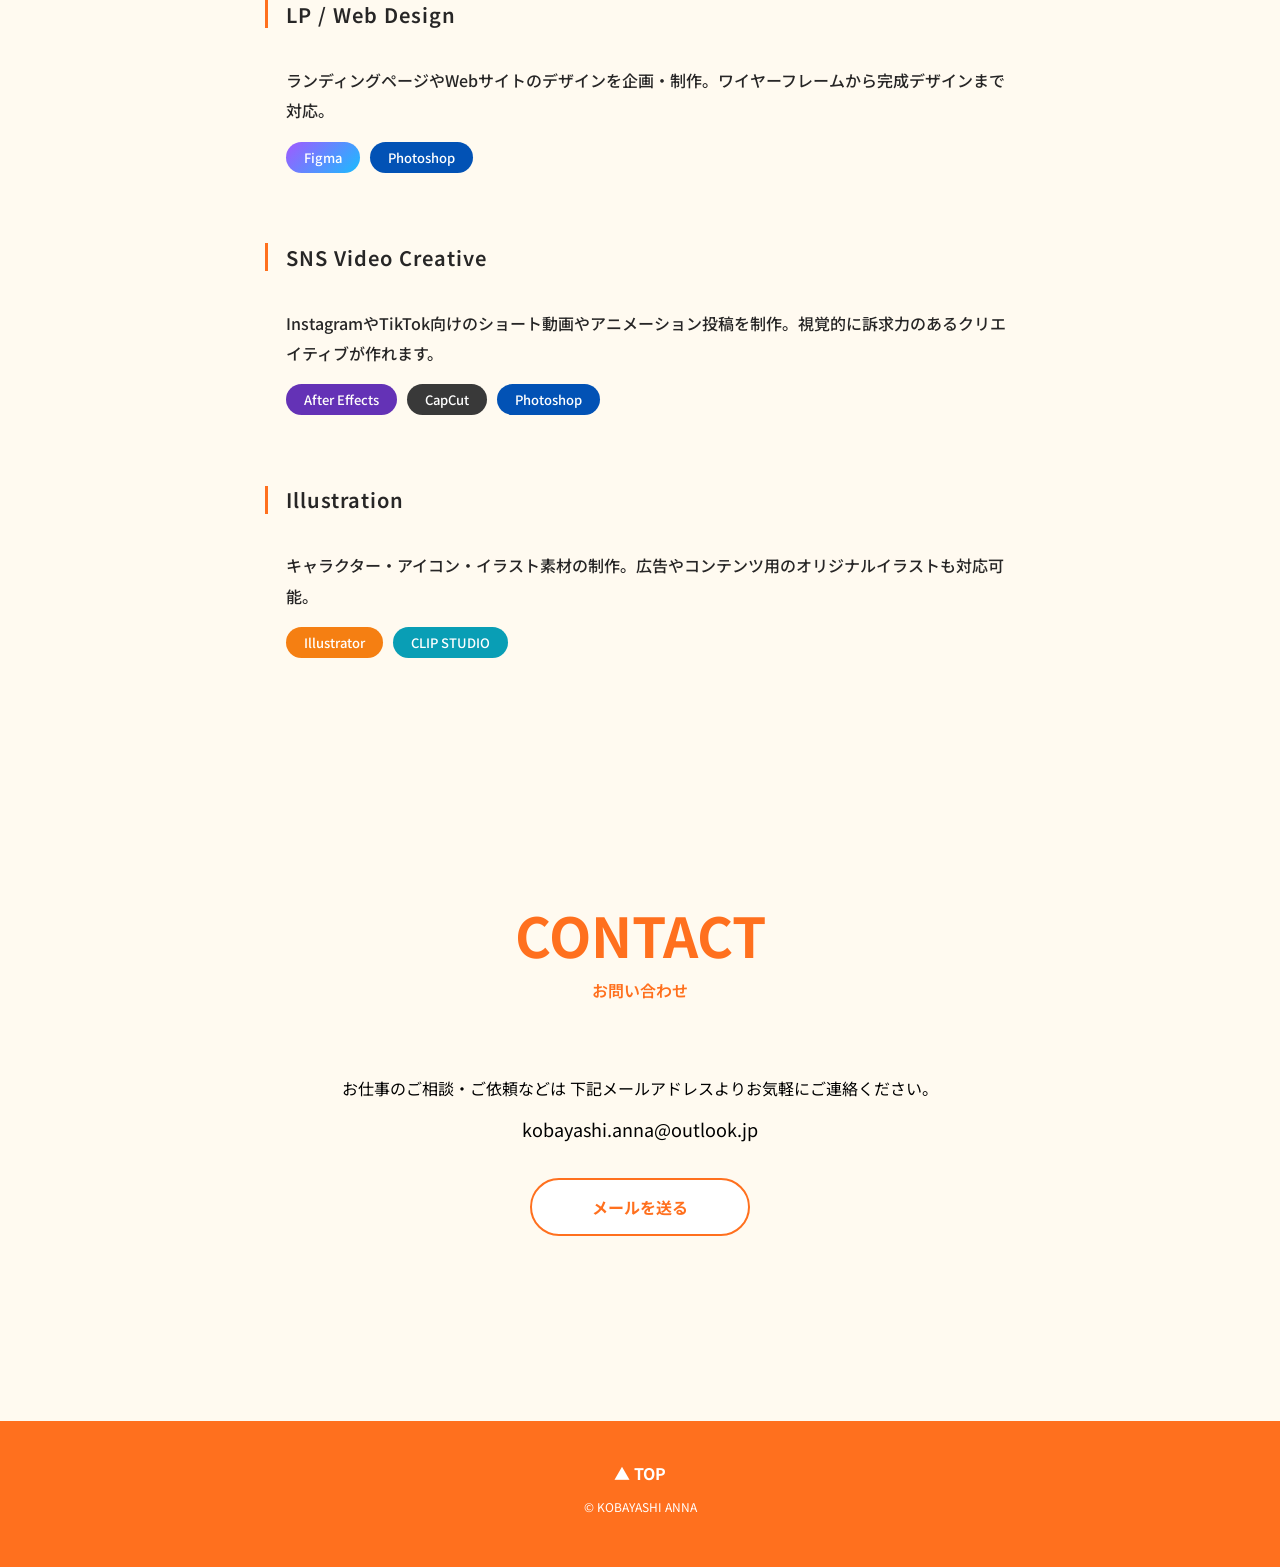
==== commit b5212bb2: "Add files via upload" ====
--- a/about.html
+++ b/about.html
@@ -42,6 +42,7 @@
         </nav>
     </header>
 
+    <main>
     <div class="about">
         <div class="about-inner fade-up">
             <h1>ABOUT</h1>
@@ -153,6 +154,7 @@
             </a>
         </div>
     </section>
+    </main>
     
     <footer class="footer">
         <a href="#top" class="footer__pagetop">▲ TOP</a>
--- a/style.css
+++ b/style.css
@@ -4,13 +4,15 @@
 html { scroll-behavior: smooth; 
     overflow-y: scroll; 
     background: #fff;
+    margin: 0;
+    padding: 0;
 } 
 
 
 
 /* TOP */ 
 body{ 
-    margin: 0; background-color: #fffaf0; 
+    margin: 0; background-color: #fff; 
     font-family: "Noto Sans JP", sans-serif;
     font-weight: 400;
 
@@ -19,6 +21,11 @@
     width: 100%;
     overflow-x: hidden; 
 } 
+
+main {
+    background: #fffaf0;
+  }
+
 
 /* ヘッダー */ 
 
@@ -960,6 +967,9 @@
 .contact-inner{
     text-align: center;
     margin-bottom: 110px;
+
+    background-color: #fffaf0;
+    padding: 20px;
 }
 
 .contact-btn{
@@ -1005,17 +1015,44 @@
 }
 
 .contact{
-    margin-top: 150px;
-}
-
+    /* margin-top: 150px;
+    margin-top: 0;
+    background: #fffaf0 !important; */
+    background-color: #fffaf0; /* クリーム色 */
+    padding-top: 50px; /* 余白はmarginよりpadding推奨 */
+    padding-bottom: 50px;
+    margin-top: 0; /* これでOK */
+
+}
+
+
+.contact,
+  .about-contact {
+      margin-bottom: 0; /* 折り返しマージンを消す */
+  }
+
+
+  .works .work-item:last-child {
+    margin-bottom: 0;           /* 白線防止 */
+}
 
 /* フッター */
+
+footer {
+    background-color: #fffaf0;
+    overflow: hidden;           /* マージン折り返し防止 */
+    padding-top: 40px;          /* 必要な余白 */
+}
+
+
 .footer {
-    margin-top: 10px;
+    margin-top: 0px;
     padding: 40px 20px;
     text-align: center;
     background-color: #ff701e;
     color: #fff;
+    margin-bottom: 0;
+    overflow: hidden;
 }
 
 .footer__pagetop {
@@ -1042,7 +1079,6 @@
 body {
     margin: 0;
     padding: 0;
-    background-color: #fffaf0;
 }
 
 /* ヘッダーを画面最上部にピッタリくっつける */
@@ -1059,6 +1095,8 @@
     /* 【重要】iPhoneの時計部分まで背景を伸ばす設定 */
     padding-top: env(safe-area-inset-top); 
 
+    border-top: none;
+    margin-top: 0;
     
 }
 
@@ -1244,6 +1282,7 @@
 }
 
 /* WORKS */
+
 
 .default-view,
 .hidden-view {
